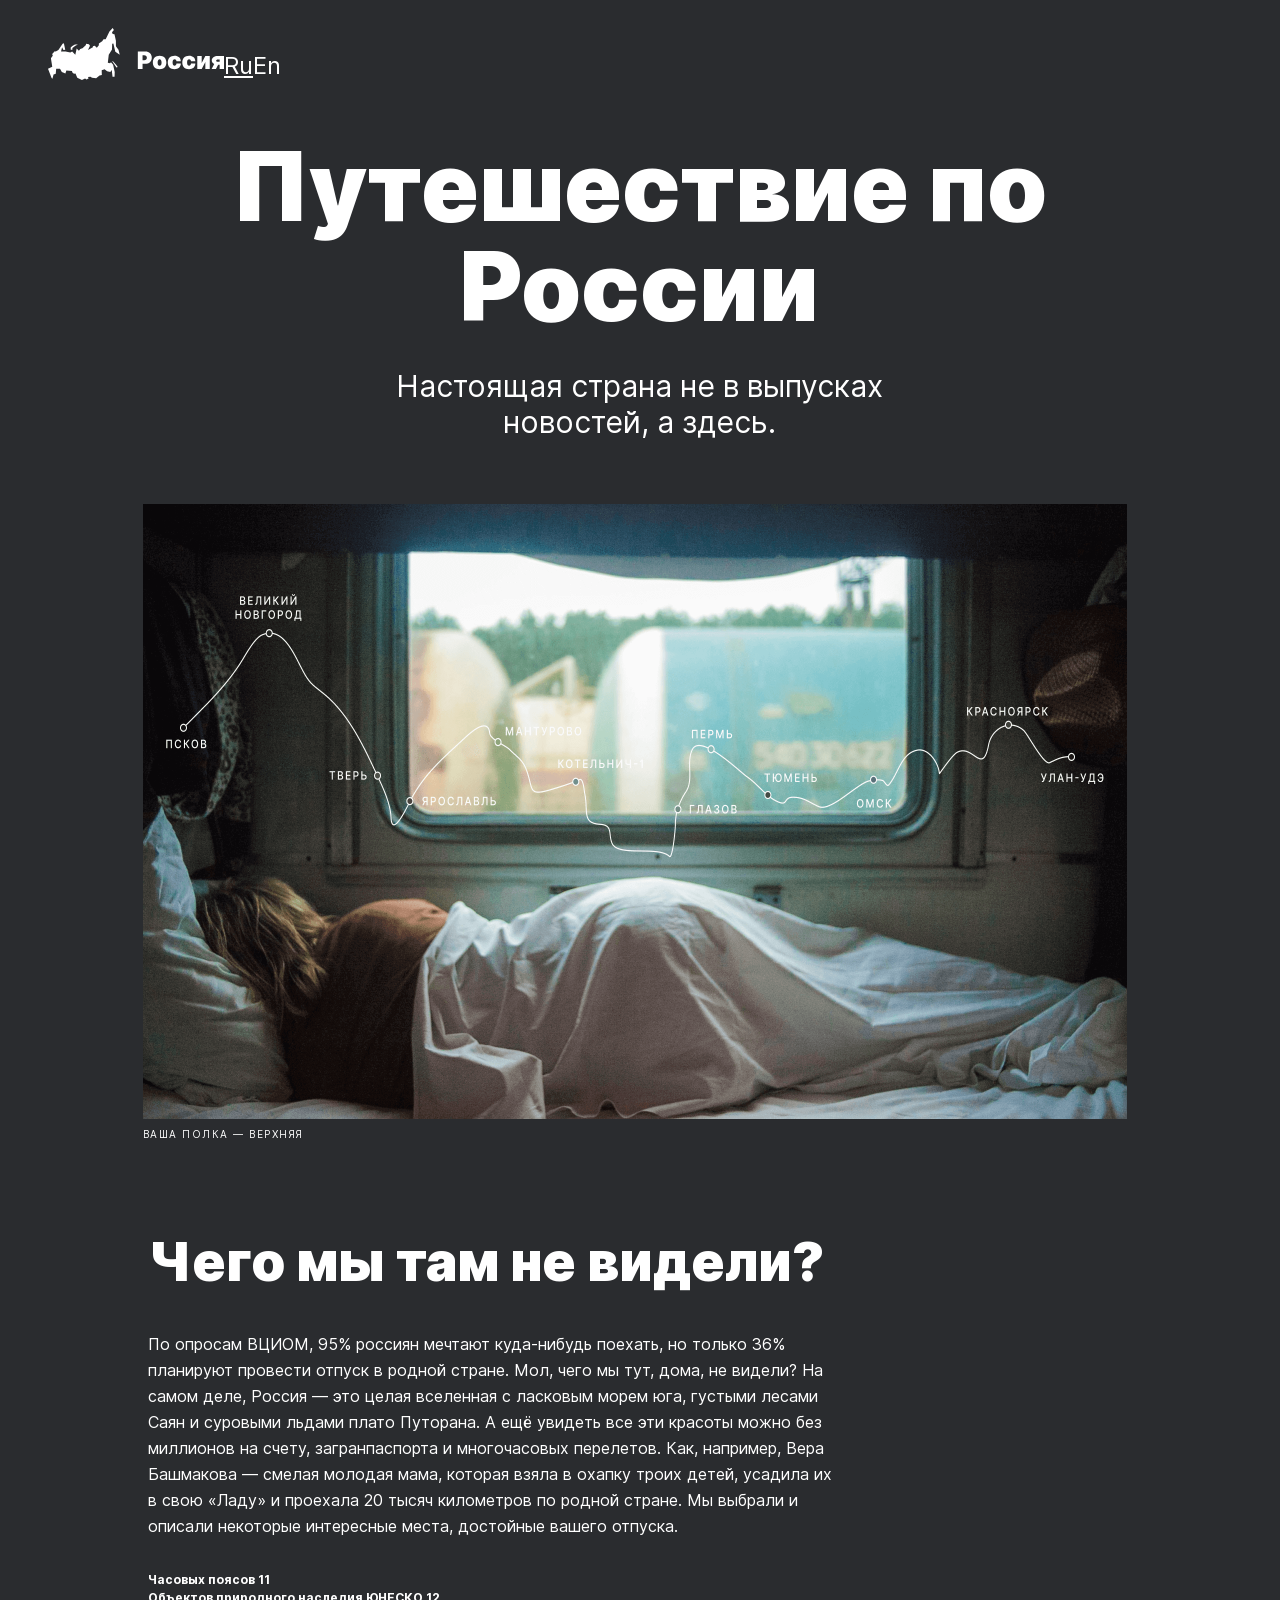
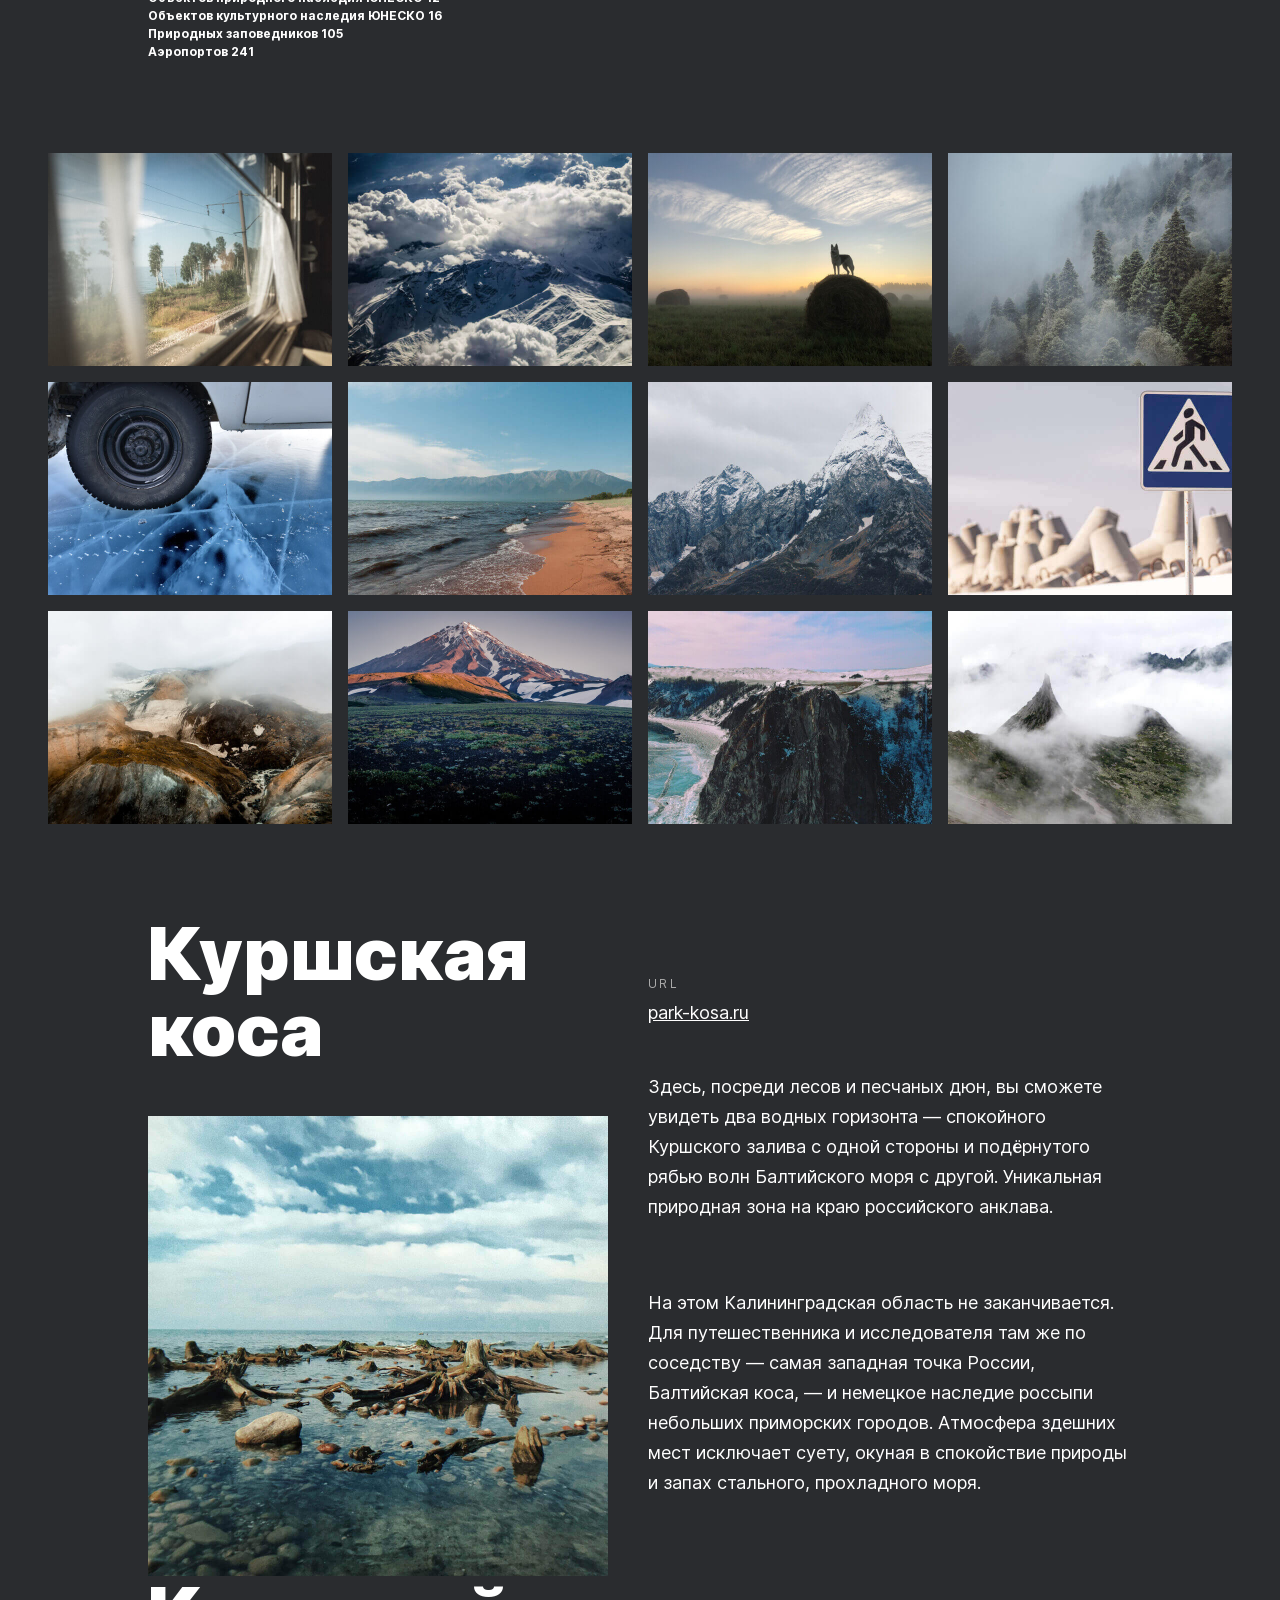
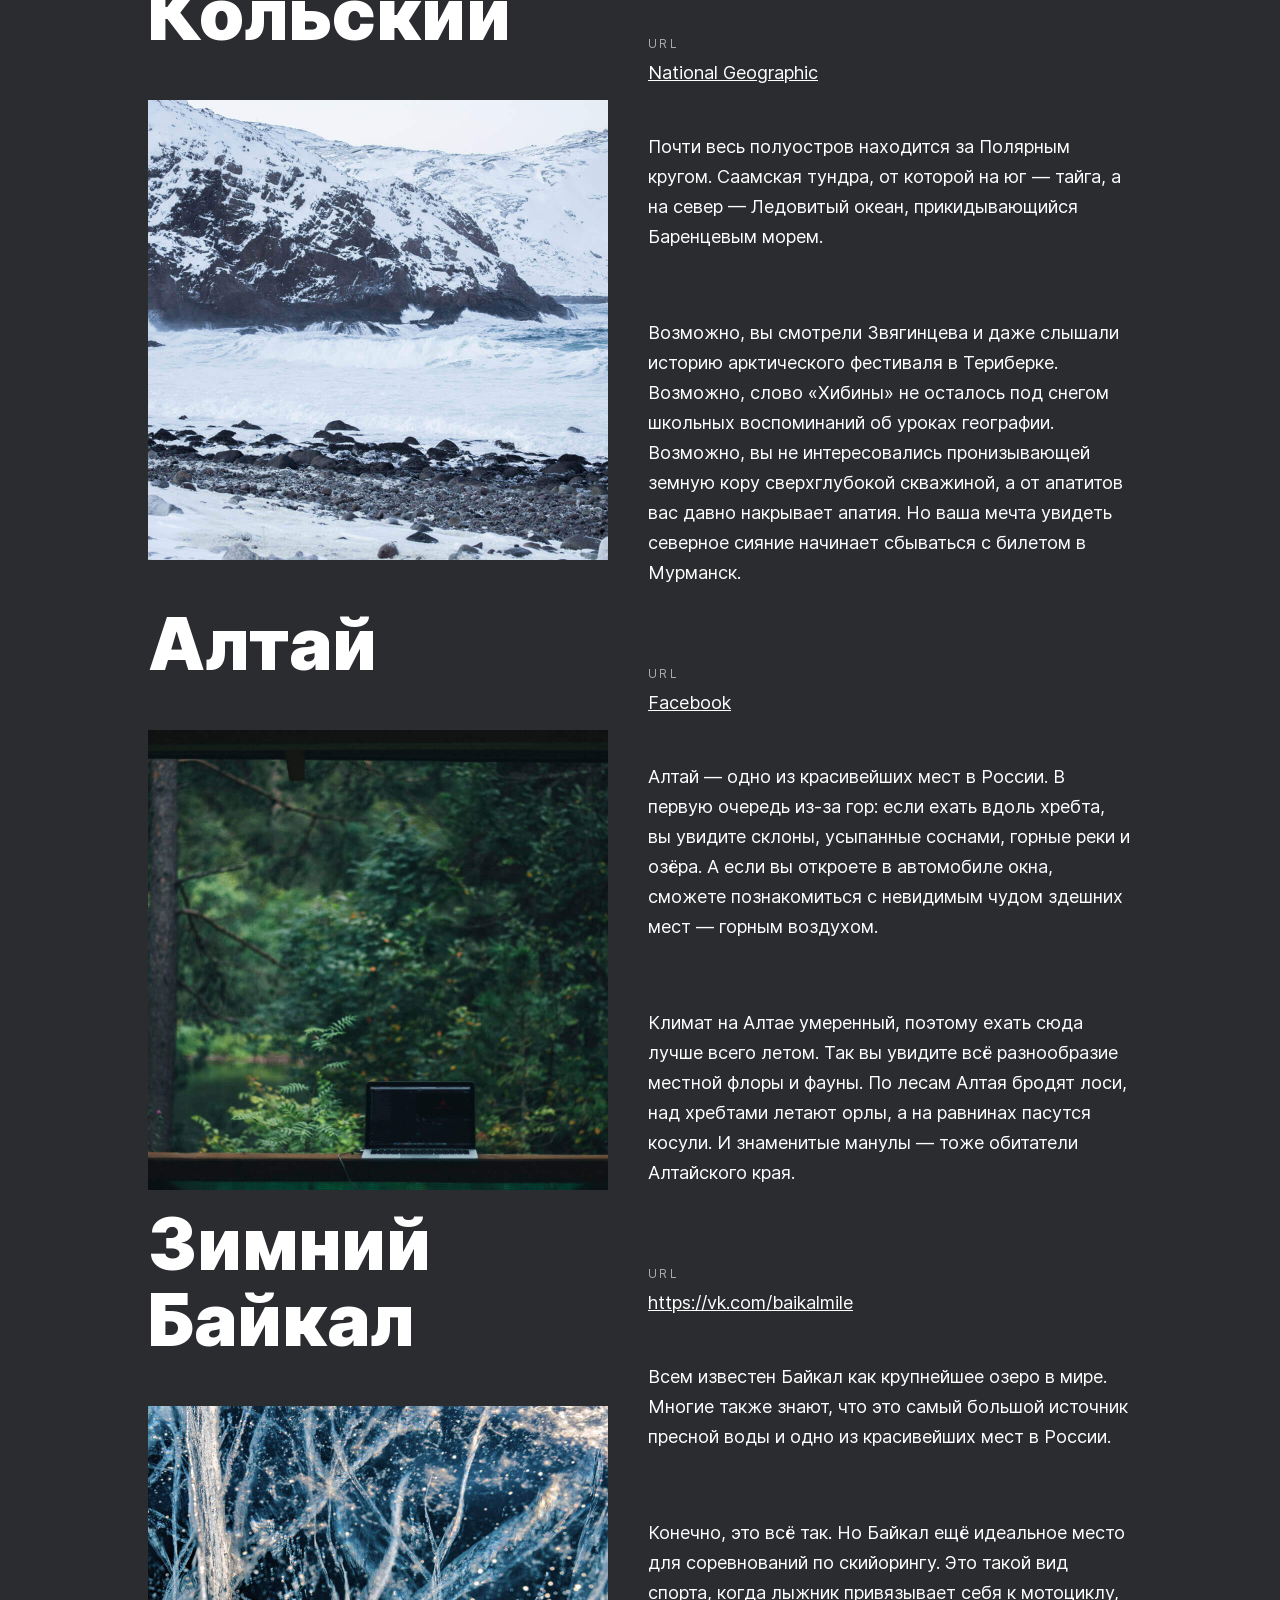
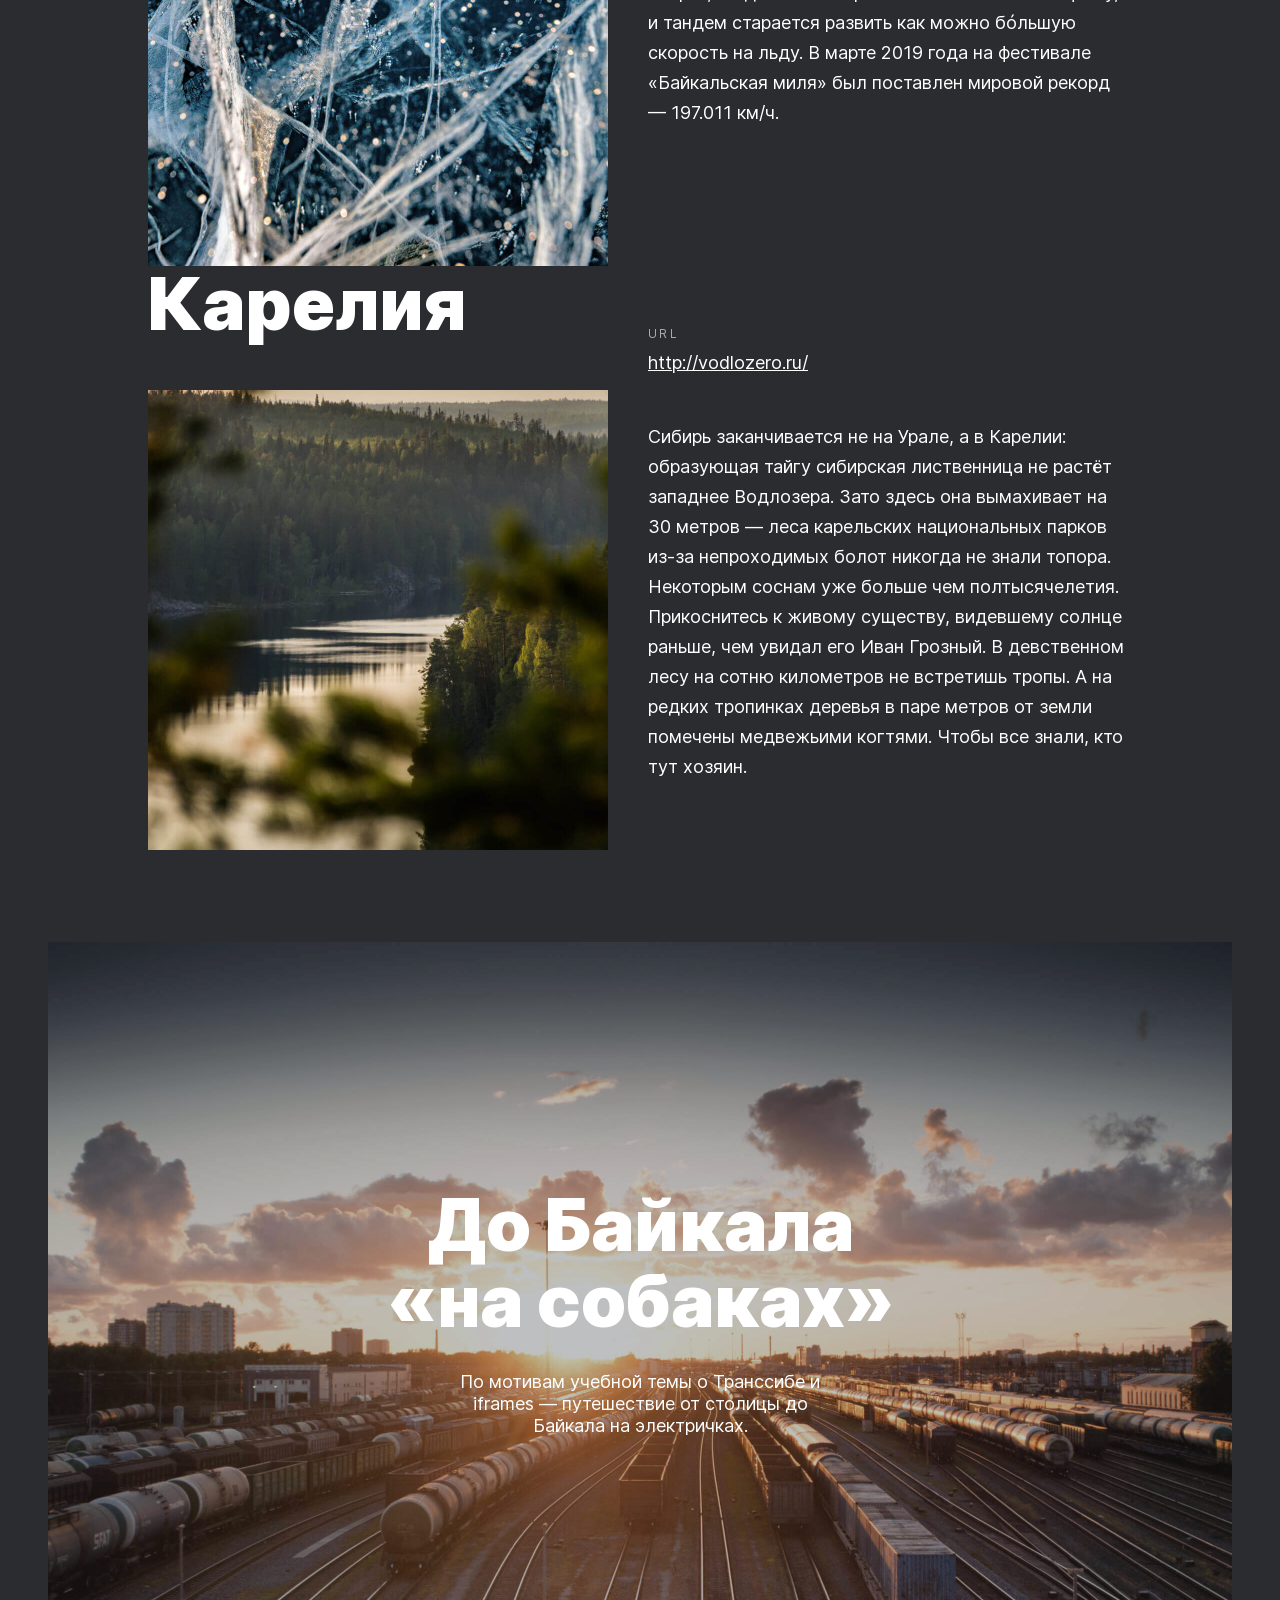
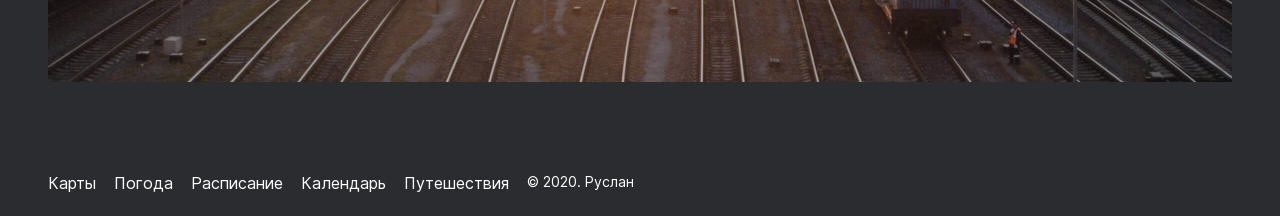
==== index.html @ 175ed054 "new commit" ====
<!DOCTYPE html>
<html lang="ru">
<head>
  <meta charset="UTF-8">
  <meta name="viewport" content="width=device-width, initial-scale=1.0">
  <link rel="stylesheet" href="./pages/index.css">
  <title>Document</title>
</head>
<body>
  <div class="page">
    <header class="header">
      <div class="header__logo">
        <svg width="176" height="52" viewbox="0 0 176 52" fill="none" xmlns="http://www.w3.org/2000/svg">
          <path d="M7.76534 23.3826L10.4107 22.0738L14.592 15.7919L15.872 15.2685L17.2374 21.6376L15.4454 21.8993L14.08 19.2819L13.056 23.3826H17.5787L22.272 24.604L24.1494 23.3826L27.3067 26.698L28.672 20.5906L30.8907 22.8591L32.256 20.9396L34.4747 20.3289L37.7174 17.2752L38.2294 15.7919L40.8747 16.2282L41.9841 17.7114L40.0214 21.8993L44.8854 19.3691V18.1476L46.7627 17.7114L48.8107 19.8054L50.8587 17.2752V15.5302L54.1867 13.1745L55.5521 11.1678H57.6854L61.4401 3.40268L64.6828 0L65.8774 1.91946L64.0001 4.36242L64.6828 5.93289L66.4748 6.28188L67.9254 12.7383V18.1476L70.4854 21.7248L71.7654 26.698L67.3281 23.8188L65.3654 15.5302L64.1707 15.7919L64.0001 21.3758L60.7574 26.698L59.8187 34.8121L62.0374 35.3356L62.9761 34.2013L65.1094 36.6443L66.7307 43.9732L66.5601 48.6846H64.5121L63.7441 42.0537L62.2934 44.0604L59.1361 43.3624L56.5761 41.1812L53.6747 42.2282L53.8454 46.9396L51.5414 47.5503L48.1281 50.1678L44.0321 49.6443L42.4107 48.6846L39.8507 49.1208L40.7041 50.1678L38.6561 51.3893L37.0347 50.604L33.9627 52L29.2694 49.6443L27.4774 45.4564L25.9414 45.6309L24.1494 44.1477L24.064 43.0134L18.3467 42.4027L17.408 45.5436L13.824 43.8859L12.032 40.8322H8.19201L7.76534 45.7181L5.54667 46.4161L4.43734 50.8658L3.584 50.0805L0 40.745L4.26667 38.651L3.584 34.5503L2.90134 30.3624L4.77867 27.6577L4.18134 26L6.74134 23.2081L7.76534 23.3826ZM64.5121 33.6779L68.4374 39.6107L69.7174 39.0872L68.0961 36.6443L64.5121 32.8054V33.6779ZM24.4054 21.6376V19.8926L27.392 17.7114L29.952 16.4027H26.9654L24.32 17.9732L22.6987 19.4564V21.6376H24.4054Z" fill="white"/>
          <path d="M89.8314 41.0004H94.5546V35.8186H97.171C101.138 35.8186 103.797 33.4749 103.797 29.7164C103.797 26.0004 101.206 23.5459 97.3409 23.5459H89.8314V41.0004ZM94.5546 32.1368V27.33H96.2196C97.8761 27.33 98.87 28.2164 98.87 29.7164C98.87 31.2078 97.8761 32.1368 96.2196 32.1368H94.5546Z" fill="white"/>
          <path d="M111.604 41.2391C115.851 41.2391 118.366 38.5118 118.366 34.4891C118.366 30.4664 115.851 27.7391 111.604 27.7391C107.356 27.7391 104.842 30.4664 104.842 34.4891C104.842 38.5118 107.356 41.2391 111.604 41.2391ZM111.638 37.7618C110.381 37.7618 109.633 36.509 109.633 34.455C109.633 32.401 110.381 31.1482 111.638 31.1482C112.827 31.1482 113.575 32.401 113.575 34.455C113.575 36.509 112.827 37.7618 111.638 37.7618Z" fill="white"/>
          <path d="M126.555 41.2391C130.42 41.2391 132.79 39.0146 132.841 35.5459H128.492C128.39 36.9181 127.651 37.6595 126.623 37.6595C125.391 37.6595 124.584 36.6027 124.584 34.455C124.584 32.3073 125.391 31.2504 126.623 31.2504C127.659 31.2504 128.365 31.9919 128.492 33.3641H132.841C132.816 29.955 130.395 27.7391 126.555 27.7391C122.308 27.7391 119.793 30.4664 119.793 34.4891C119.793 38.5118 122.308 41.2391 126.555 41.2391Z" fill="white"/>
          <path d="M141.062 41.2391C144.928 41.2391 147.298 39.0146 147.349 35.5459H142.999C142.897 36.9181 142.158 37.6595 141.13 37.6595C139.899 37.6595 139.092 36.6027 139.092 34.455C139.092 32.3073 139.899 31.2504 141.13 31.2504C142.167 31.2504 142.872 31.9919 142.999 33.3641H147.349C147.323 29.955 144.902 27.7391 141.062 27.7391C136.815 27.7391 134.3 30.4664 134.3 34.4891C134.3 38.5118 136.815 41.2391 141.062 41.2391Z" fill="white"/>
          <path d="M153.701 35.0004V27.9095H149.283V41.0004H153.701L157.337 33.8754V41.0004H161.754V27.9095H157.337L153.701 35.0004Z" fill="white"/>
          <path d="M171.651 41.0004H176V27.9095H169.884C166.12 27.9095 163.742 29.8186 163.767 32.4777C163.75 33.9692 164.642 35.205 166.205 35.9379L163.631 41.0004H167.947L170.147 36.6709H171.651V41.0004ZM171.651 33.8414H169.986C168.737 33.8414 168.159 33.2277 168.185 32.6482C168.159 32.1027 168.703 31.4209 169.884 31.4209H171.651V33.8414Z" fill="white"/>
        </svg>
      </div>
      <a class="header__lang-link" href="#">Ru</a>
      <a class="header__lang-link" href="#">En</a>
    </header>
    <main>
      <section class="lead">
        <h1 class="lead__title">Путешествие по России</h1>
        <p class="lead__subtitle">Настоящая страна не в выпусках новостей, а здесь.</p>
        <img src="./images/lead__image.png" alt="Путешествие" class="lead__image">
        <p class="lead__caption">ваша полка — верхняя</p>
      </section>
      <section class="intro">
        <h2 class="intro__title">Чего мы там не видели?</h2>
        <p class="intro__text">По опросам ВЦИОМ, 95% россиян мечтают куда-нибудь поехать, но только 36% планируют провести отпуск в родной стране. Мол, чего мы тут, дома, не видели? На самом деле, Россия — это целая вселенная с ласковым морем юга, густыми лесами Саян и суровыми льдами плато Путорана. А ещё увидеть все эти красоты можно без миллионов на счету, загранпаспорта и многочасовых перелетов. Как, например, Вера Башмакова — смелая молодая мама, которая взяла в охапку троих детей, усадила их в свою «Ладу» и проехала 20 тысяч километров по родной стране. Мы выбрали и описали некоторые интересные места, достойные вашего отпуска.</p>
        <ul class="intro__list">
          <li>Часовых поясов 11</li>
          <li>Объектов природного наследия ЮНЕСКО 12</li>
          <li>Объектов культурного наследия ЮНЕСКО 16</li>
          <li>Природных заповедников 105</li>
          <li>Аэропортов 241</li>
        </ul>
      </section>
      <nav class="photo-grid">
        <img src="./images/train.jpg" alt="1" class="photo-grid__item">
        <img src="./images/atharva-tulsi-472908-unsplash.jpg" alt="2" class="photo-grid__item">
        <img src="./images/tuman.jpg" alt="3" class="photo-grid__item">
        <img src="./images/sochi.jpg" alt="4" class="photo-grid__item">
        <img src="./images/arisa-chattasa-559627-unsplash.jpg" alt="5" class="photo-grid__item">
        <img src="./images/baikal.jpg" alt="6" class="photo-grid__item">
        <img src="./images/elbrus.jpg" alt="7" class="photo-grid__item">
        <img src="./images/stanislav-kondratiev-459423-unsplash.jpg" alt="8" class="photo-grid__item">
        <img src="./images/kamchatka.jpg" alt="9" class="photo-grid__item">
        <img src="./images/kamchatka2.jpg" alt="10" class="photo-grid__item">
        <img src="./images/baikal2.jpg" alt="11" class="photo-grid__item">
        <img src="./images/ergaki.jpg" alt="12" class="photo-grid__item">
      </nav>
      <section class="places">
        <div class="place">
          <h3 class="place__title">Куршская коса</h3>
          <img src="./images/nikita-tikhomirov-1153188-unsplash.jpg" alt="Куршская коса" class="place__image">
          <div class="place__website hide">
            <p class="place__url-heading">URL</p>
            <a href="http://park-kosa.ru" class="place__link ">park-kosa.ru</a>
          </div>
          <p class="place__paragraph">Здесь, посреди лесов и песчаных дюн, вы сможете увидеть два водных горизонта — спокойного Куршского залива с одной стороны и подёрнутого рябью волн Балтийского моря с другой. Уникальная природная зона на краю российского анклава.</p>
          <p class="place__paragraph">На этом Калининградская область не заканчивается. Для путешественника и исследователя там же по соседству — самая западная точка России, Балтийская коса, — и немецкое наследие россыпи небольших приморских городов. Атмосфера здешних мест исключает суету, окуная в спокойствие природы и запах стального, прохладного моря.</p>
        </div>
        <div class="place">
          <h3 class="place__title">Кольский</h3>
          <img src="./images/m-r-760504-unsplash.jpg" alt="Кольский" class="place__image">
          <div class="place__website hide">
            <p class="place__url-heading">URL</p>
            <a href="https://yourshot.nationalgeographic.com/photos/?keywords=kolskiy" class="place__link">National Geographic</a>
          </div>
          <p class="place__paragraph">Почти весь полуостров находится за Полярным кругом. Саамская тундра, от которой на юг — тайга, а на север — Ледовитый океан, прикидывающийся Баренцевым морем.</p>
          <p class="place__paragraph">Возможно, вы смотрели Звягинцева и даже слышали историю арктического фестиваля в Териберке. Возможно, слово «Хибины» не осталось под снегом школьных воспоминаний об уроках географии. Возможно, вы не интересовались пронизывающей земную кору сверхглубокой скважиной, а от апатитов вас давно накрывает апатия. Но ваша мечта увидеть северное сияние начинает сбываться с билетом в Мурманск.</p>
        </div>
        <div class="place">
          <h3 class="place__title">Алтай</h3>
          <img src="./images/nail-gilfanov-527808-unsplash.jpg" alt="Алтай" class="place__image">
          <div class="place__website hide">
            <p class="place__url-heading">URL</p>
            <a href="https://www.facebook.com/vera.bashmakova/posts/10156011613718822" class="place__link">Facebook</a>
          </div>
          <p class="place__paragraph">Алтай — одно из красивейших мест в России.
            В первую очередь из-за гор: если ехать вдоль хребта, вы увидите склоны, усыпанные соснами, горные реки и озёра. А если вы откроете в автомобиле окна, сможете познакомиться с невидимым чудом здешних мест — горным воздухом.</p>
          <p class="place__paragraph">Климат на Алтае умеренный, поэтому ехать сюда лучше всего летом. Так вы увидите всё разнообразие местной флоры и фауны. По лесам Алтая бродят лоси, над хребтами летают орлы, а на равнинах пасутся косули. И знаменитые манулы — тоже обитатели Алтайского края.</p>
        </div>
        <div class="place">
          <h3 class="place__title">Зимний Байкал</h3>
          <img src="./images/sergey-pesterev-1156037-unsplash.jpg" alt="Зимний Байкал" class="place__image">
          <div class="place__website hide">
            <p class="place__url-heading">URL</p>
            <a href="https://vk.com/baikalmile" class="place__link">https://vk.com/baikalmile</a>
          </div>
          <p class="place__paragraph">Всем известен Байкал как крупнейшее озеро в мире. Многие также знают, что это самый большой источник пресной воды и одно из красивейших мест в России.</p>
          <p class="place__paragraph">Конечно, это всё так. Но Байкал ещё идеальное место для соревнований по скийорингу. Это такой вид спорта, когда лыжник привязывает себя к мотоциклу, и тандем старается развить как можно бóльшую скорость на льду. В марте 2019 года на фестивале «Байкальская миля» был поставлен мировой рекорд — 197.011 км/ч.</p>
        </div>
        <div class="place">
          <h3 class="place__title">Карелия</h3>
          <img src="./images/vladimir-fedotov-652306-unsplash.jpg" alt="Карелия" class="place__image">
          <div class="place__website hide">
            <p class="place__url-heading">URL</p>
            <a href="http://vodlozero.ru" class="place__link">http://vodlozero.ru/</a>
          </div>
          <p class="place__paragraph">Сибирь заканчивается не на Урале, а в Карелии: образующая тайгу сибирская лиственница не растёт западнее Водлозера. Зато здесь она вымахивает на 30 метров — леса карельских национальных парков из-за непроходимых болот никогда не знали топора. Некоторым соснам уже больше чем полтысячелетия. Прикоснитесь к живому существу, видевшему солнце раньше, чем увидал его Иван Грозный. В девственном лесу на сотню километров не встретишь тропы. А на редких тропинках деревья в паре метров от земли помечены медвежьими когтями. Чтобы все знали, кто тут хозяин.</p>
        </div>
      </section>
      <section class="cover">
        <h2 class="cover__title">До Байкала «на собаках»</h2>
        <p class="cover__subtitle">По мотивам учебной темы о Транссибе и iframes — путешествие от столицы до Байкала на электричках.</p>
        <div class="cover__overlay"></div>
        <div class="cover__background"></div>
      </section>
    </main>
    <footer class="footer">
      <a href="https://yandex.ru/maps" class="footer__link">Карты</a>
      <a href="https://yandex.ru/pogoda" class="footer__link">Погода</a>
      <a href="https://rasp.yandex.ru" class="footer__link">Расписание</a>
      <a href="https://calendar.yandex.ru" class="footer__link">Календарь</a>
      <a href="https://travel.yandex.ru" class="footer__link">Путешествия</a>
      <p class="footer__copyright">&copy; 2020. Руслан</p>
    </footer>
  </div>
</body>
</html>
---- pages/index.css ----
@import url(../vendor/normalize.css);
@import url(../fonts/stylesheet.css);
@import url(../blocks/page/page.css);
@import url(../blocks/header/header.css);
@import url(../blocks/header/__logo/header__logo.css);
@import url(../blocks/header/__lang-link/header__lang-link.css);
@import url(../blocks/lead/lead.css);
@import url(../blocks/lead/__title/lead__title.css);
@import url(../blocks/lead/__subtitle/lead__subtitle.css);
@import url(../blocks/lead/__image/lead__image.css);
@import url(../blocks/lead/__caption/lead__caption.css);
@import url(../blocks/intro/intro.css);
@import url(../blocks/intro/__title/intro__title.css);
@import url(../blocks/intro/__text/intro__text.css);
@import url(../blocks/intro/__list/intro__list.css);
@import url(../blocks/photo-grid/photo-grid.css);
@import url(../blocks/photo-grid/__item/photo-grid__item.css);
@import url(../blocks/places/places.css);
@import url(../blocks/place/place.css);
@import url(../blocks/place/__title/place__title.css);
@import url(../blocks/place/__image/place__image.css);
@import url(../blocks/place/__website/place__website.css);
@import url(../blocks/place/__url-heading/place__url-heading.css);
@import url(../blocks/place/__link/place__link.css);
@import url(../blocks/hide/hide.css);
@import url(../blocks/place/__paragraph/place__paragraph.css);
@import url(../blocks/cover/cover.css);
@import url(../blocks/cover/__title/cover__title.css);
@import url(../blocks/cover/__subtitle/cover__subtitle.css);
@import url(../blocks/cover/__overlay/cover__overlay.css);
@import url(../blocks/cover/__background/cover__background.css);
@import url(../blocks/footer/footer.css);
@import url(../blocks/footer/__link/footer__link.css);
@import url(../blocks/footer/__copyright/footer__copyright.css);
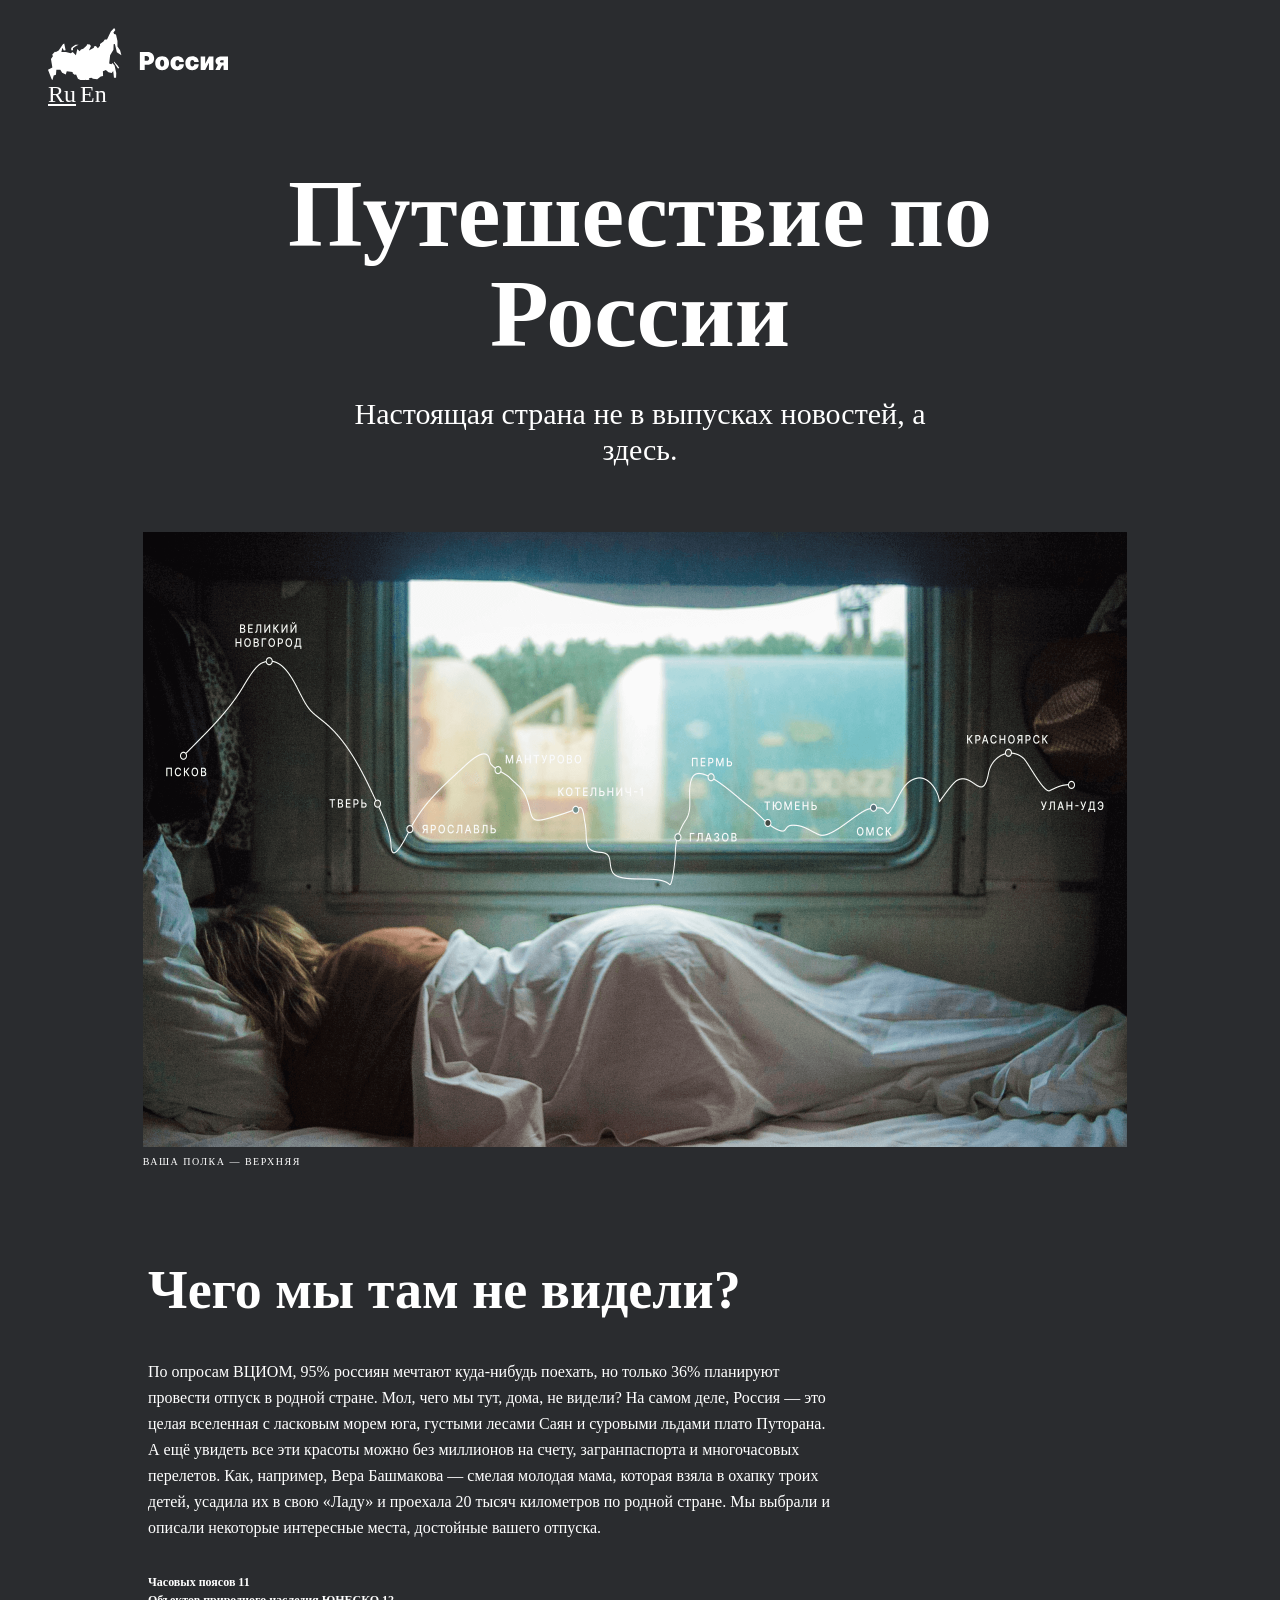
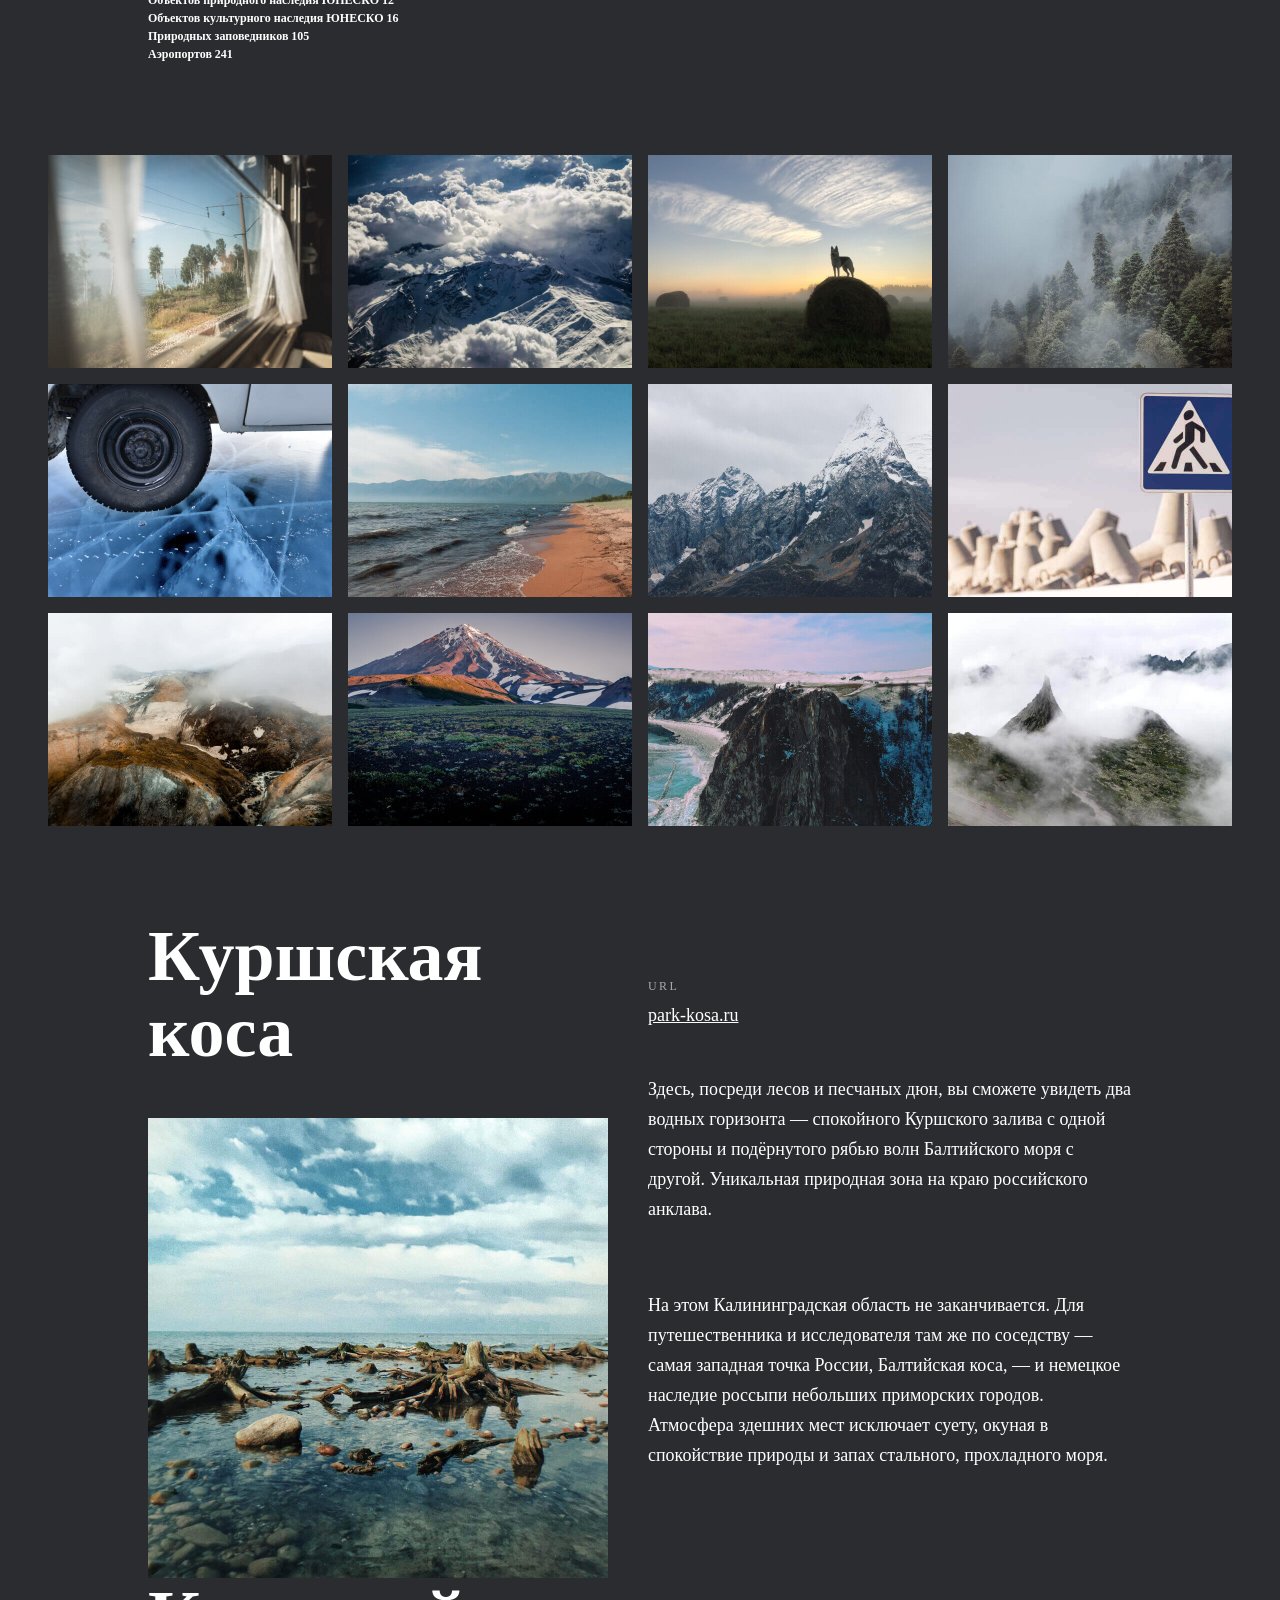
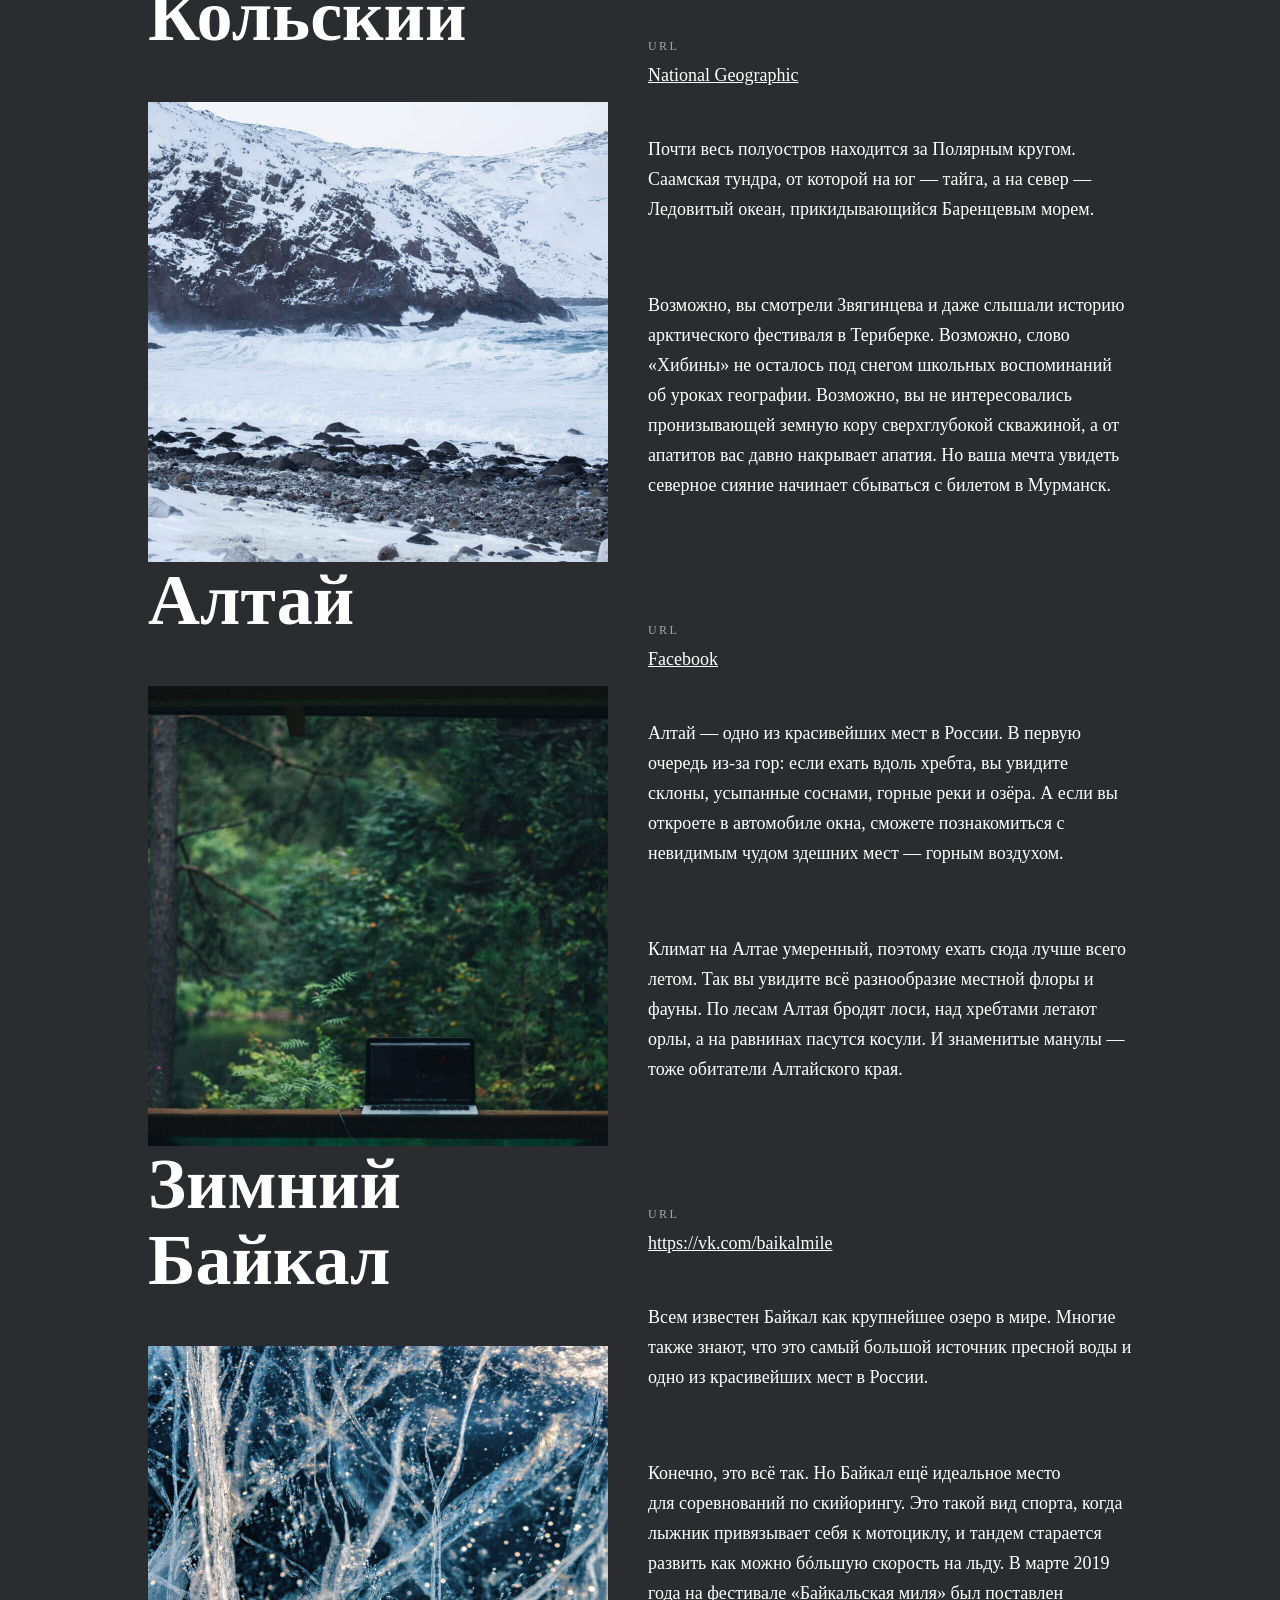
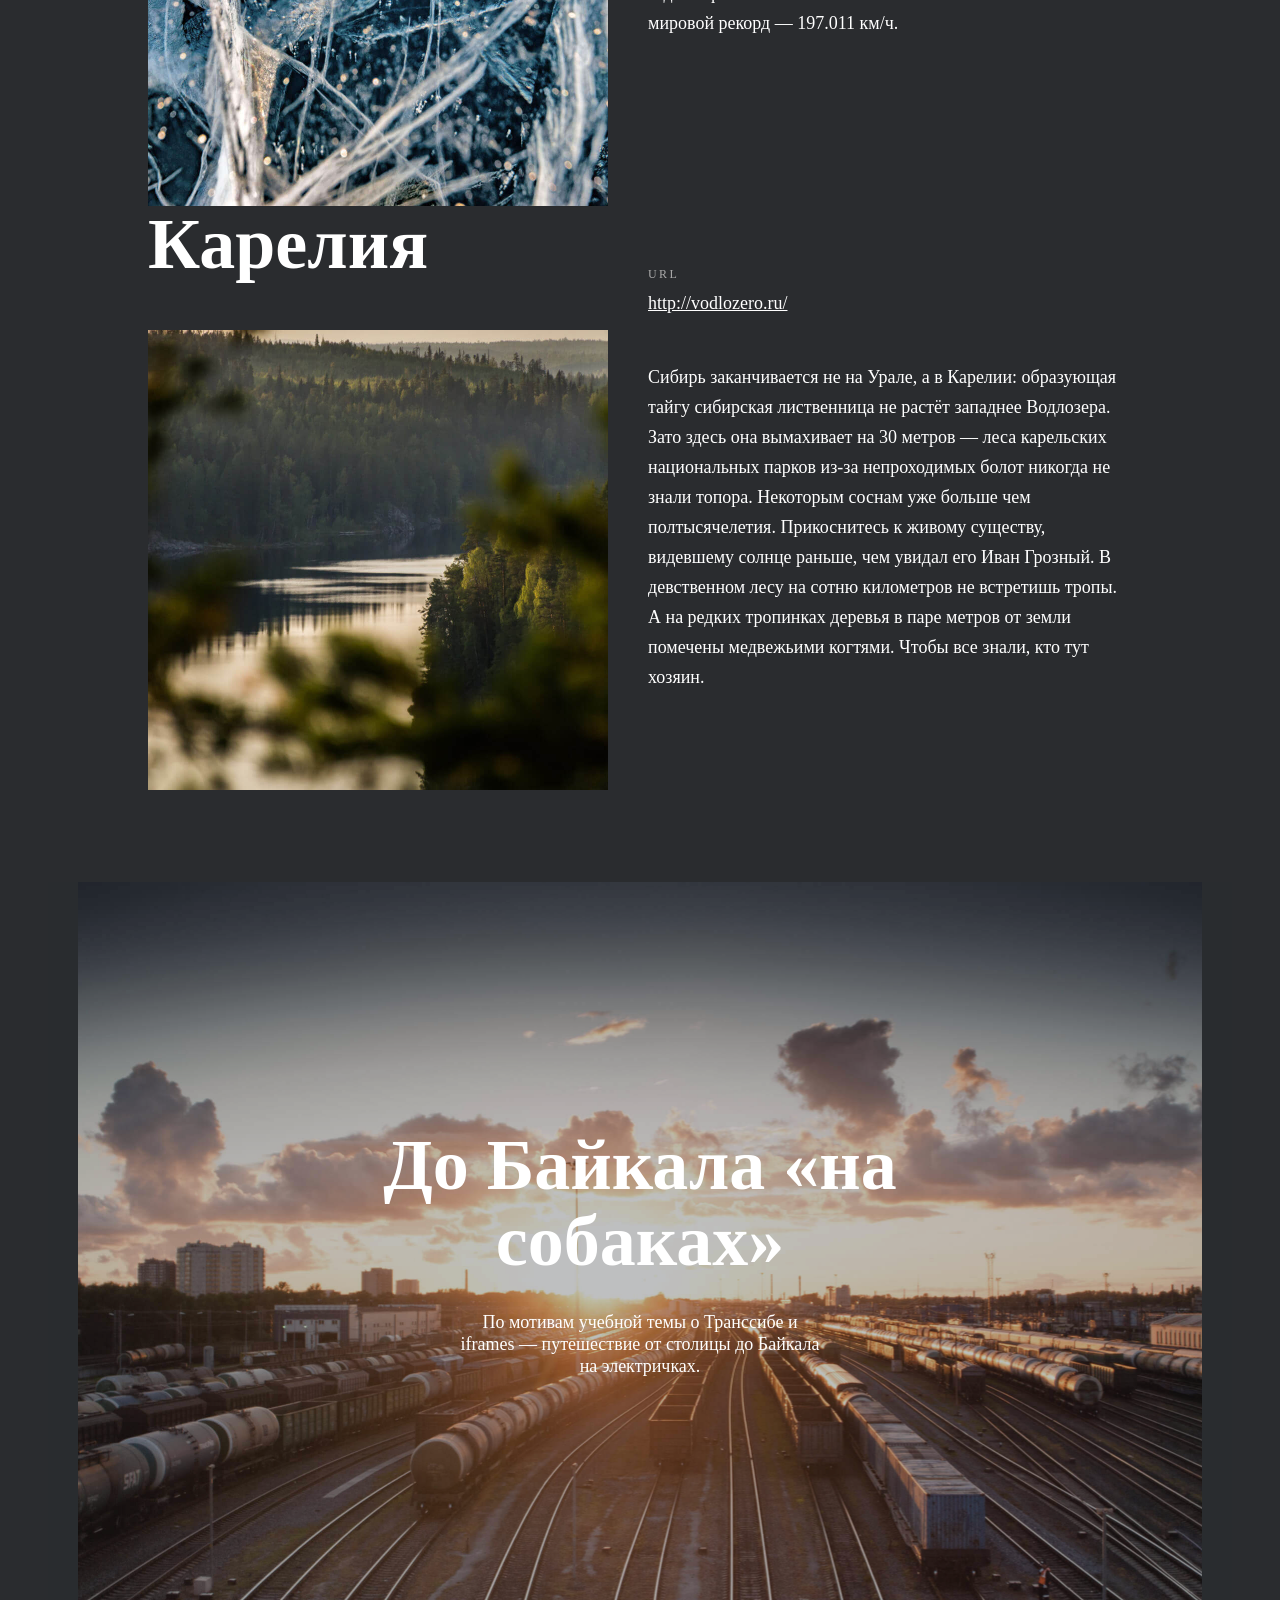
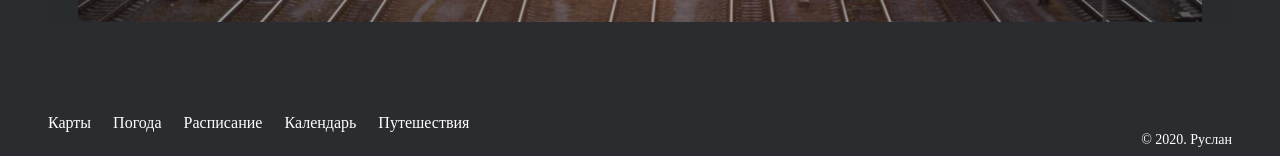
==== commit 296c41f1: "new commit" ====
--- a/index.html
+++ b/index.html
@@ -10,18 +10,9 @@
   <div class="page">
     <header class="header">
       <div class="header__logo">
-        <svg width="176" height="52" viewbox="0 0 176 52" fill="none" xmlns="http://www.w3.org/2000/svg">
-          <path d="M7.76534 23.3826L10.4107 22.0738L14.592 15.7919L15.872 15.2685L17.2374 21.6376L15.4454 21.8993L14.08 19.2819L13.056 23.3826H17.5787L22.272 24.604L24.1494 23.3826L27.3067 26.698L28.672 20.5906L30.8907 22.8591L32.256 20.9396L34.4747 20.3289L37.7174 17.2752L38.2294 15.7919L40.8747 16.2282L41.9841 17.7114L40.0214 21.8993L44.8854 19.3691V18.1476L46.7627 17.7114L48.8107 19.8054L50.8587 17.2752V15.5302L54.1867 13.1745L55.5521 11.1678H57.6854L61.4401 3.40268L64.6828 0L65.8774 1.91946L64.0001 4.36242L64.6828 5.93289L66.4748 6.28188L67.9254 12.7383V18.1476L70.4854 21.7248L71.7654 26.698L67.3281 23.8188L65.3654 15.5302L64.1707 15.7919L64.0001 21.3758L60.7574 26.698L59.8187 34.8121L62.0374 35.3356L62.9761 34.2013L65.1094 36.6443L66.7307 43.9732L66.5601 48.6846H64.5121L63.7441 42.0537L62.2934 44.0604L59.1361 43.3624L56.5761 41.1812L53.6747 42.2282L53.8454 46.9396L51.5414 47.5503L48.1281 50.1678L44.0321 49.6443L42.4107 48.6846L39.8507 49.1208L40.7041 50.1678L38.6561 51.3893L37.0347 50.604L33.9627 52L29.2694 49.6443L27.4774 45.4564L25.9414 45.6309L24.1494 44.1477L24.064 43.0134L18.3467 42.4027L17.408 45.5436L13.824 43.8859L12.032 40.8322H8.19201L7.76534 45.7181L5.54667 46.4161L4.43734 50.8658L3.584 50.0805L0 40.745L4.26667 38.651L3.584 34.5503L2.90134 30.3624L4.77867 27.6577L4.18134 26L6.74134 23.2081L7.76534 23.3826ZM64.5121 33.6779L68.4374 39.6107L69.7174 39.0872L68.0961 36.6443L64.5121 32.8054V33.6779ZM24.4054 21.6376V19.8926L27.392 17.7114L29.952 16.4027H26.9654L24.32 17.9732L22.6987 19.4564V21.6376H24.4054Z" fill="white"/>
-          <path d="M89.8314 41.0004H94.5546V35.8186H97.171C101.138 35.8186 103.797 33.4749 103.797 29.7164C103.797 26.0004 101.206 23.5459 97.3409 23.5459H89.8314V41.0004ZM94.5546 32.1368V27.33H96.2196C97.8761 27.33 98.87 28.2164 98.87 29.7164C98.87 31.2078 97.8761 32.1368 96.2196 32.1368H94.5546Z" fill="white"/>
-          <path d="M111.604 41.2391C115.851 41.2391 118.366 38.5118 118.366 34.4891C118.366 30.4664 115.851 27.7391 111.604 27.7391C107.356 27.7391 104.842 30.4664 104.842 34.4891C104.842 38.5118 107.356 41.2391 111.604 41.2391ZM111.638 37.7618C110.381 37.7618 109.633 36.509 109.633 34.455C109.633 32.401 110.381 31.1482 111.638 31.1482C112.827 31.1482 113.575 32.401 113.575 34.455C113.575 36.509 112.827 37.7618 111.638 37.7618Z" fill="white"/>
-          <path d="M126.555 41.2391C130.42 41.2391 132.79 39.0146 132.841 35.5459H128.492C128.39 36.9181 127.651 37.6595 126.623 37.6595C125.391 37.6595 124.584 36.6027 124.584 34.455C124.584 32.3073 125.391 31.2504 126.623 31.2504C127.659 31.2504 128.365 31.9919 128.492 33.3641H132.841C132.816 29.955 130.395 27.7391 126.555 27.7391C122.308 27.7391 119.793 30.4664 119.793 34.4891C119.793 38.5118 122.308 41.2391 126.555 41.2391Z" fill="white"/>
-          <path d="M141.062 41.2391C144.928 41.2391 147.298 39.0146 147.349 35.5459H142.999C142.897 36.9181 142.158 37.6595 141.13 37.6595C139.899 37.6595 139.092 36.6027 139.092 34.455C139.092 32.3073 139.899 31.2504 141.13 31.2504C142.167 31.2504 142.872 31.9919 142.999 33.3641H147.349C147.323 29.955 144.902 27.7391 141.062 27.7391C136.815 27.7391 134.3 30.4664 134.3 34.4891C134.3 38.5118 136.815 41.2391 141.062 41.2391Z" fill="white"/>
-          <path d="M153.701 35.0004V27.9095H149.283V41.0004H153.701L157.337 33.8754V41.0004H161.754V27.9095H157.337L153.701 35.0004Z" fill="white"/>
-          <path d="M171.651 41.0004H176V27.9095H169.884C166.12 27.9095 163.742 29.8186 163.767 32.4777C163.75 33.9692 164.642 35.205 166.205 35.9379L163.631 41.0004H167.947L170.147 36.6709H171.651V41.0004ZM171.651 33.8414H169.986C168.737 33.8414 168.159 33.2277 168.185 32.6482C168.159 32.1027 168.703 31.4209 169.884 31.4209H171.651V33.8414Z" fill="white"/>
-        </svg>
       </div>
-      <a class="header__lang-link" href="#">Ru</a>
-      <a class="header__lang-link" href="#">En</a>
+      <a class="header__lang-link" href="#" target="_blank">Ru</a>
+      <a class="header__lang-link" href="#" target="_blank">En</a>
     </header>
     <main>
       <section class="lead">
@@ -71,7 +62,7 @@
           <img src="./images/m-r-760504-unsplash.jpg" alt="Кольский" class="place__image">
           <div class="place__website hide">
             <p class="place__url-heading">URL</p>
-            <a href="https://yourshot.nationalgeographic.com/photos/?keywords=kolskiy" class="place__link">National Geographic</a>
+            <a href="https://yourshot.nationalgeographic.com/photos/?keywords=kolskiy" target="_blank" class="place__link">National Geographic</a>
           </div>
           <p class="place__paragraph">Почти весь полуостров находится за Полярным кругом. Саамская тундра, от которой на юг — тайга, а на север — Ледовитый океан, прикидывающийся Баренцевым морем.</p>
           <p class="place__paragraph">Возможно, вы смотрели Звягинцева и даже слышали историю арктического фестиваля в Териберке. Возможно, слово «Хибины» не осталось под снегом школьных воспоминаний об уроках географии. Возможно, вы не интересовались пронизывающей земную кору сверхглубокой скважиной, а от апатитов вас давно накрывает апатия. Но ваша мечта увидеть северное сияние начинает сбываться с билетом в Мурманск.</p>
@@ -81,7 +72,7 @@
           <img src="./images/nail-gilfanov-527808-unsplash.jpg" alt="Алтай" class="place__image">
           <div class="place__website hide">
             <p class="place__url-heading">URL</p>
-            <a href="https://www.facebook.com/vera.bashmakova/posts/10156011613718822" class="place__link">Facebook</a>
+            <a href="https://www.facebook.com/vera.bashmakova/posts/10156011613718822" target="_blank" class="place__link">Facebook</a>
           </div>
           <p class="place__paragraph">Алтай — одно из красивейших мест в России.
             В первую очередь из-за гор: если ехать вдоль хребта, вы увидите склоны, усыпанные соснами, горные реки и озёра. А если вы откроете в автомобиле окна, сможете познакомиться с невидимым чудом здешних мест — горным воздухом.</p>
@@ -92,7 +83,7 @@
           <img src="./images/sergey-pesterev-1156037-unsplash.jpg" alt="Зимний Байкал" class="place__image">
           <div class="place__website hide">
             <p class="place__url-heading">URL</p>
-            <a href="https://vk.com/baikalmile" class="place__link">https://vk.com/baikalmile</a>
+            <a href="https://vk.com/baikalmile" target="_blank" class="place__link">https://vk.com/baikalmile</a>
           </div>
           <p class="place__paragraph">Всем известен Байкал как крупнейшее озеро в мире. Многие также знают, что это самый большой источник пресной воды и одно из красивейших мест в России.</p>
           <p class="place__paragraph">Конечно, это всё так. Но Байкал ещё идеальное место для соревнований по скийорингу. Это такой вид спорта, когда лыжник привязывает себя к мотоциклу, и тандем старается развить как можно бóльшую скорость на льду. В марте 2019 года на фестивале «Байкальская миля» был поставлен мировой рекорд — 197.011 км/ч.</p>
@@ -102,7 +93,7 @@
           <img src="./images/vladimir-fedotov-652306-unsplash.jpg" alt="Карелия" class="place__image">
           <div class="place__website hide">
             <p class="place__url-heading">URL</p>
-            <a href="http://vodlozero.ru" class="place__link">http://vodlozero.ru/</a>
+            <a href="http://vodlozero.ru" target="_blank" class="place__link">http://vodlozero.ru/</a>
           </div>
           <p class="place__paragraph">Сибирь заканчивается не на Урале, а в Карелии: образующая тайгу сибирская лиственница не растёт западнее Водлозера. Зато здесь она вымахивает на 30 метров — леса карельских национальных парков из-за непроходимых болот никогда не знали топора. Некоторым соснам уже больше чем полтысячелетия. Прикоснитесь к живому существу, видевшему солнце раньше, чем увидал его Иван Грозный. В девственном лесу на сотню километров не встретишь тропы. А на редких тропинках деревья в паре метров от земли помечены медвежьими когтями. Чтобы все знали, кто тут хозяин.</p>
         </div>
@@ -115,11 +106,11 @@
       </section>
     </main>
     <footer class="footer">
-      <a href="https://yandex.ru/maps" class="footer__link">Карты</a>
-      <a href="https://yandex.ru/pogoda" class="footer__link">Погода</a>
-      <a href="https://rasp.yandex.ru" class="footer__link">Расписание</a>
-      <a href="https://calendar.yandex.ru" class="footer__link">Календарь</a>
-      <a href="https://travel.yandex.ru" class="footer__link">Путешествия</a>
+      <a href="https://yandex.ru/maps" target="_blank" class="footer__link">Карты</a>
+      <a href="https://yandex.ru/pogoda" target="_blank" class="footer__link">Погода</a>
+      <a href="https://rasp.yandex.ru" target="_blank" class="footer__link">Расписание</a>
+      <a href="https://calendar.yandex.ru" target="_blank" class="footer__link">Календарь</a>
+      <a href="https://travel.yandex.ru" target="_blank" class="footer__link">Путешествия</a>
       <p class="footer__copyright">&copy; 2020. Руслан</p>
     </footer>
   </div>
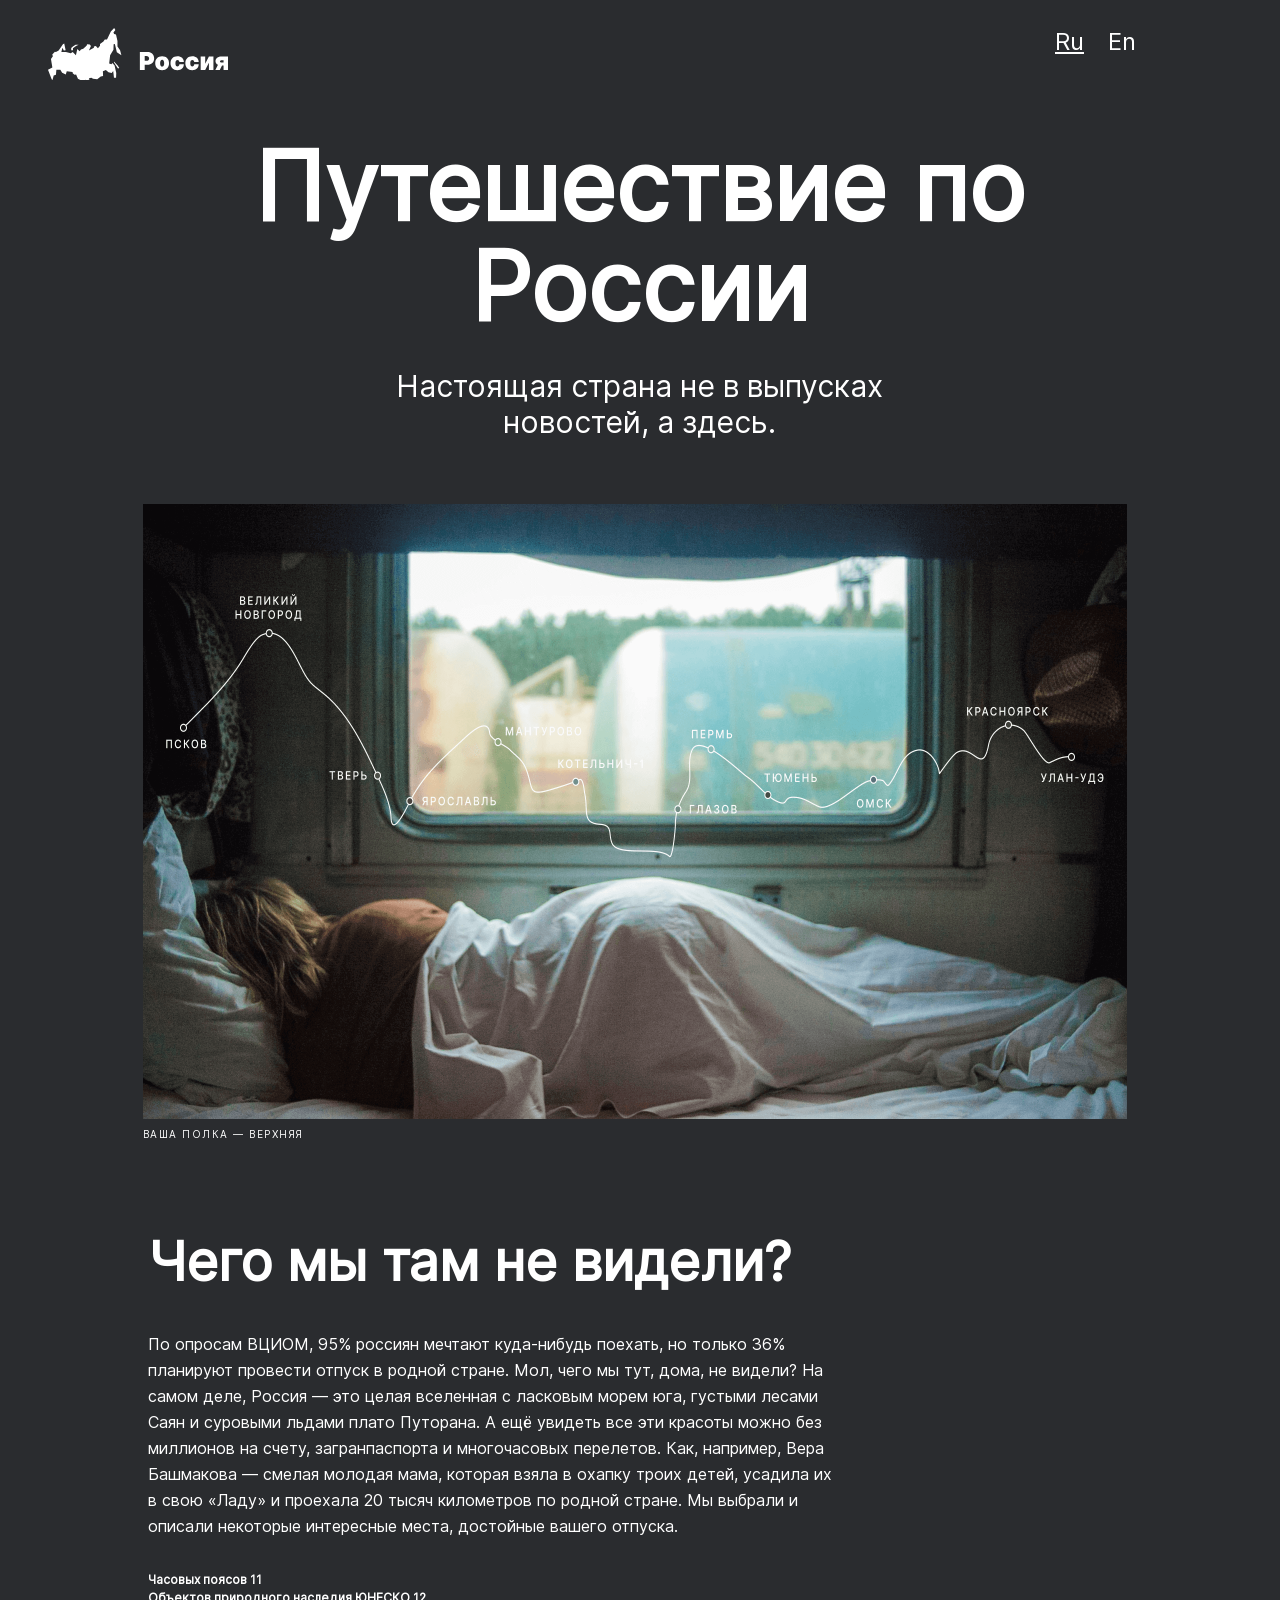
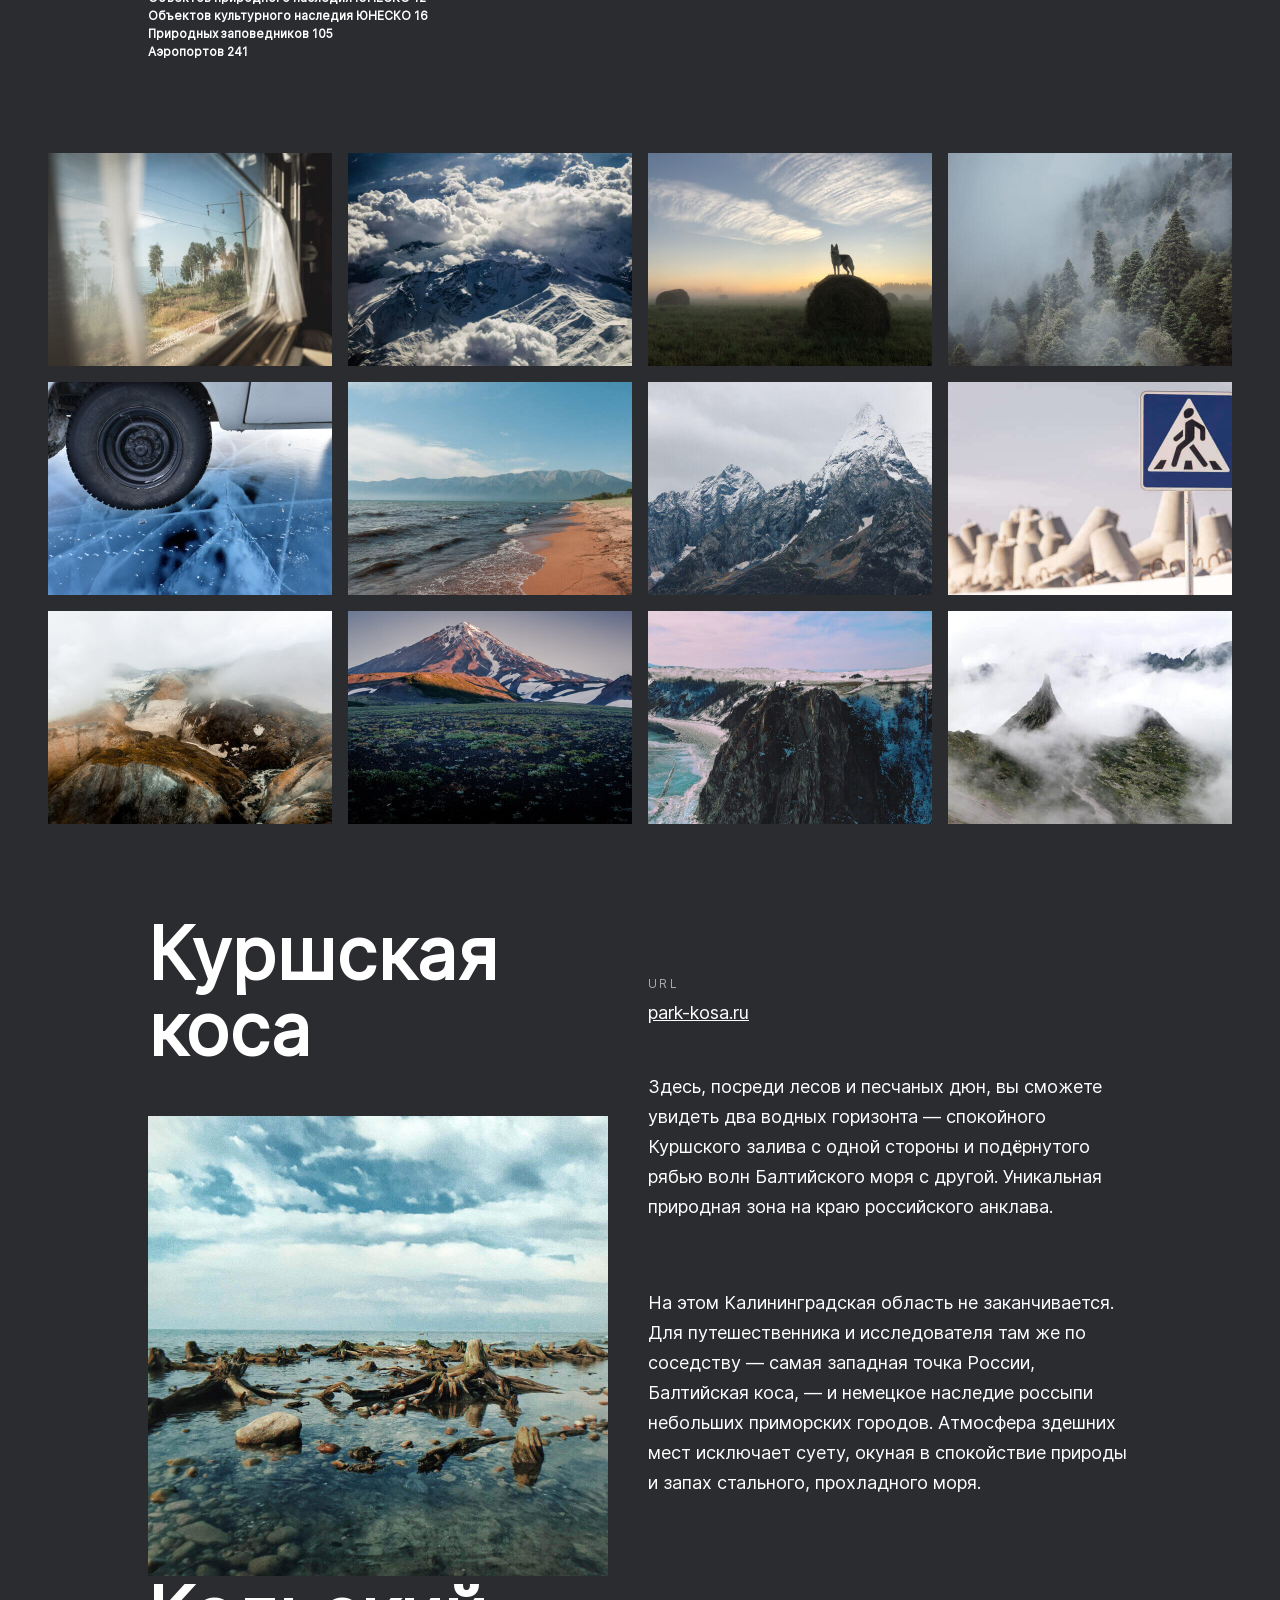
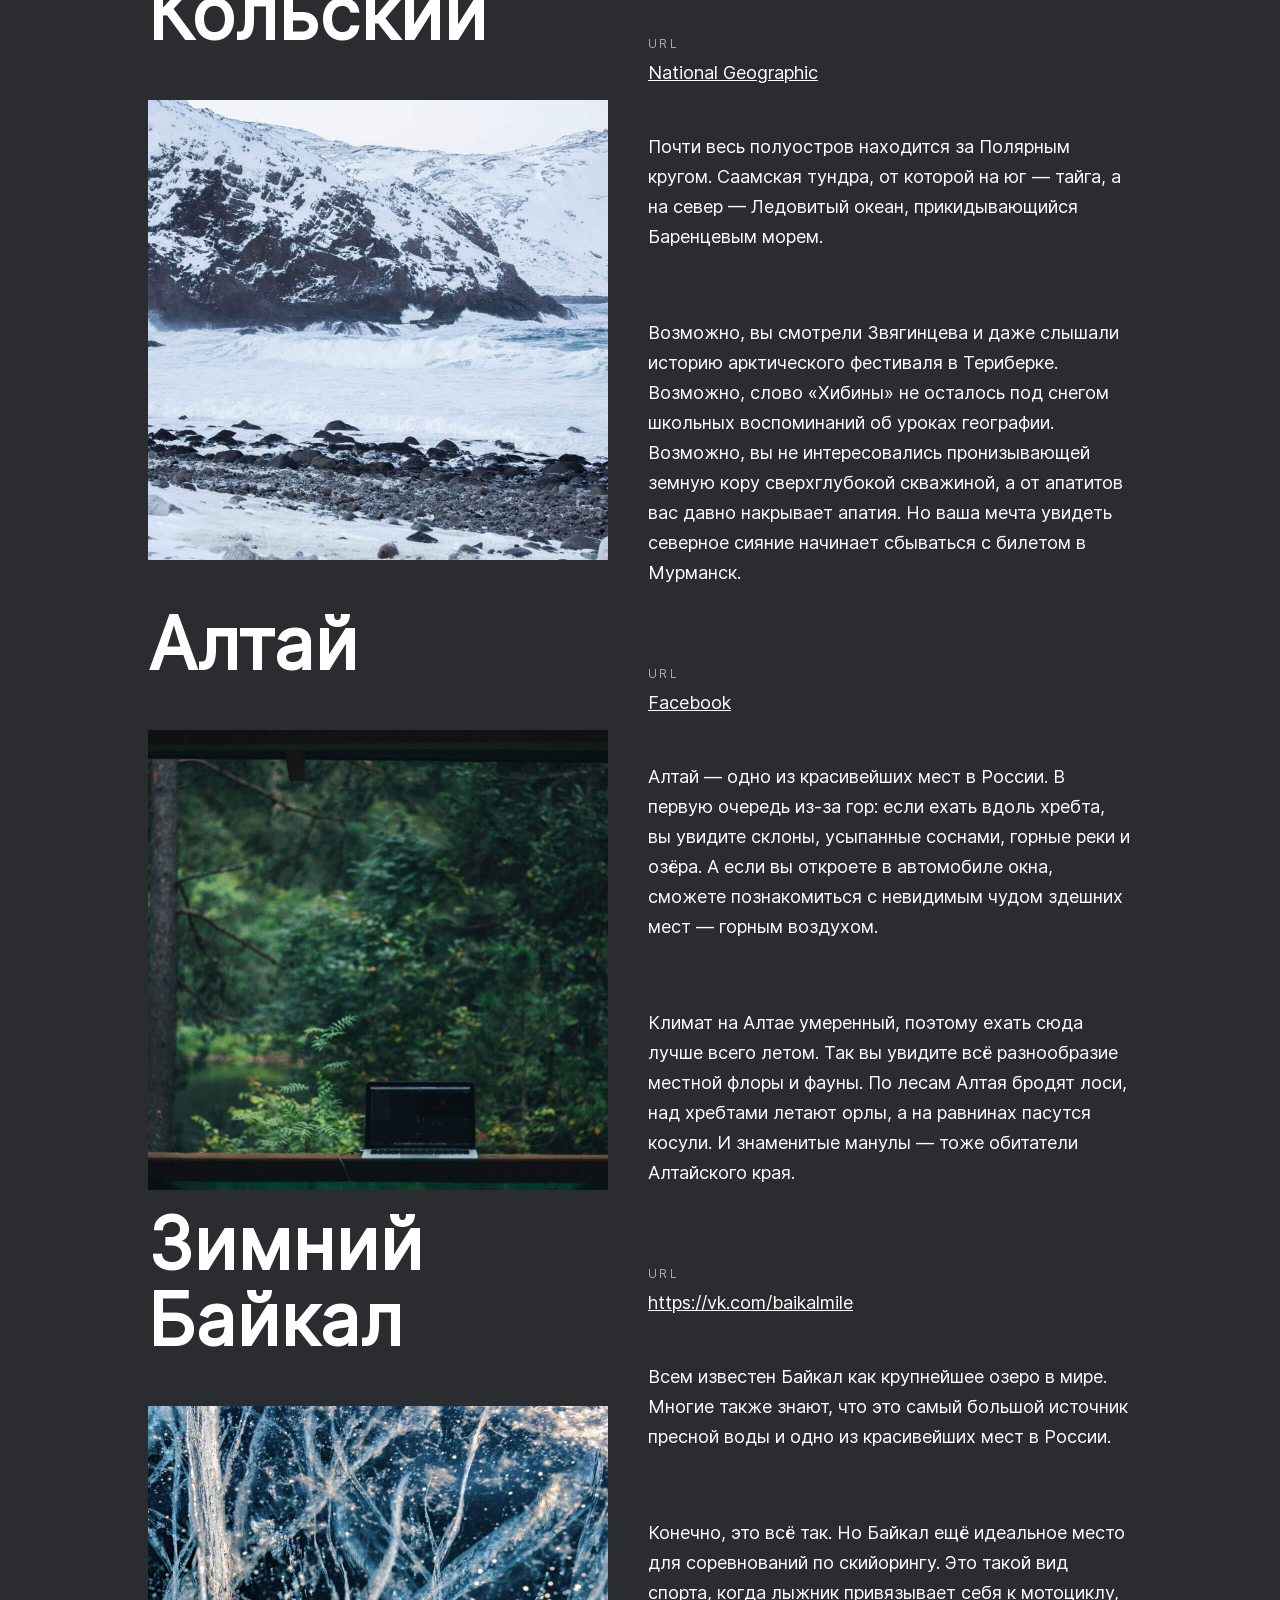
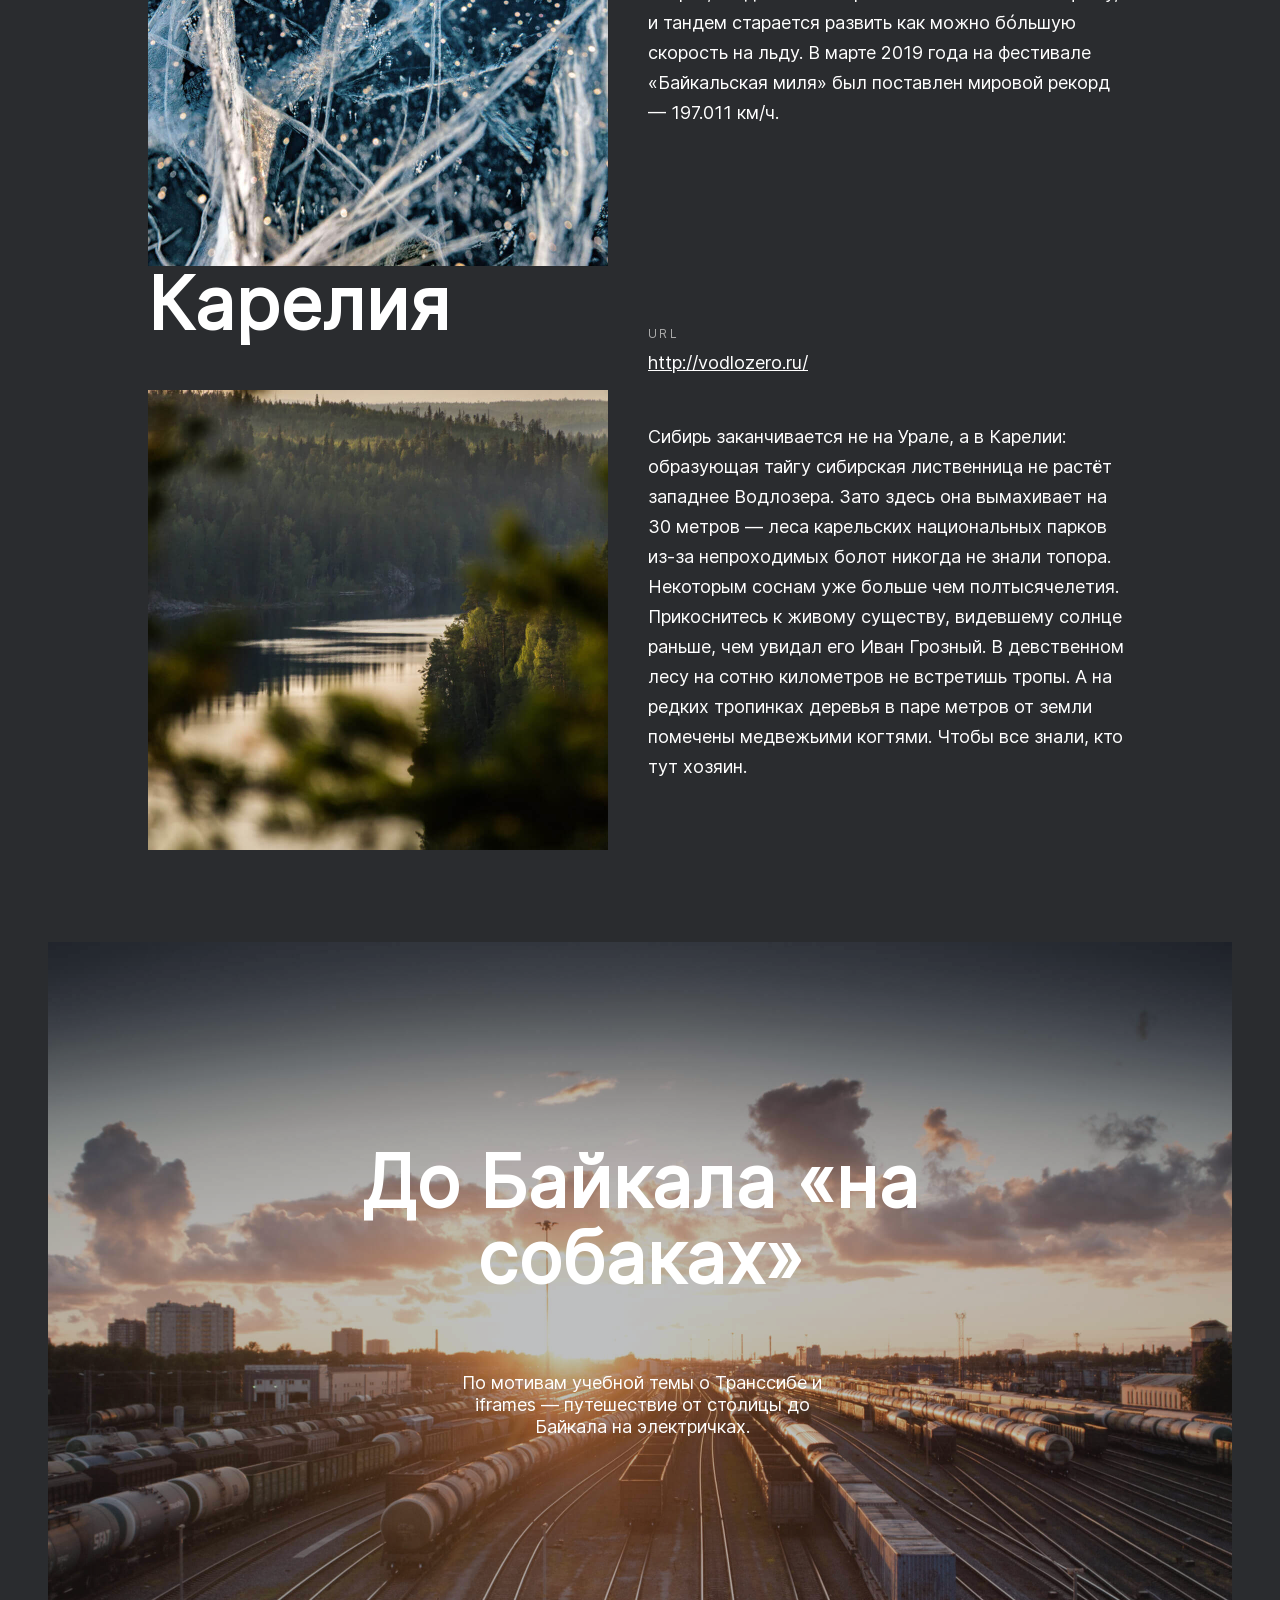
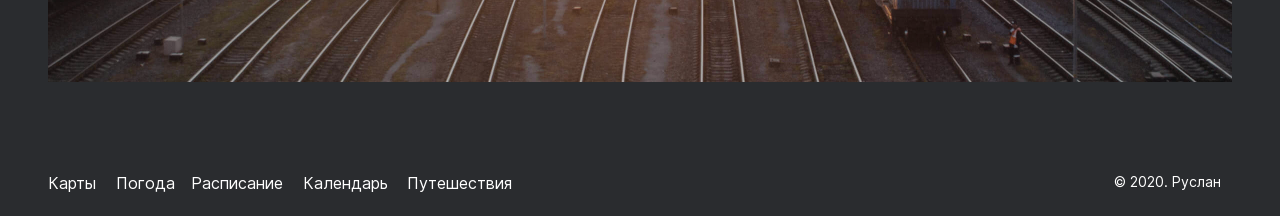
==== commit a02c3b94: "new commit" ====
--- a/index.html
+++ b/index.html
@@ -52,7 +52,7 @@
           <img src="./images/nikita-tikhomirov-1153188-unsplash.jpg" alt="Куршская коса" class="place__image">
           <div class="place__website hide">
             <p class="place__url-heading">URL</p>
-            <a href="http://park-kosa.ru" class="place__link ">park-kosa.ru</a>
+            <a href="http://park-kosa.ru" target="_blank" class="place__link ">park-kosa.ru</a>
           </div>
           <p class="place__paragraph">Здесь, посреди лесов и песчаных дюн, вы сможете увидеть два водных горизонта — спокойного Куршского залива с одной стороны и подёрнутого рябью волн Балтийского моря с другой. Уникальная природная зона на краю российского анклава.</p>
           <p class="place__paragraph">На этом Калининградская область не заканчивается. Для путешественника и исследователя там же по соседству — самая западная точка России, Балтийская коса, — и немецкое наследие россыпи небольших приморских городов. Атмосфера здешних мест исключает суету, окуная в спокойствие природы и запах стального, прохладного моря.</p>
@@ -101,8 +101,8 @@
       <section class="cover">
         <h2 class="cover__title">До Байкала «на собаках»</h2>
         <p class="cover__subtitle">По мотивам учебной темы о Транссибе и iframes — путешествие от столицы до Байкала на электричках.</p>
-        <div class="cover__overlay"></div>
-        <div class="cover__background"></div>
+        <a class="cover__overlay" href="https://stampsy.com/na-elektrichkakh-do-baikala" ></a>
+        <a class="cover__background" href="https://stampsy.com/na-elektrichkakh-do-baikala" target="_blank"></a>
       </section>
     </main>
     <footer class="footer">
--- a/pages/index.css
+++ b/pages/index.css
@@ -1,5 +1,5 @@
 @import url(../vendor/normalize.css);
-@import url(../fonts/stylesheet.css);
+@import url(styles.css);
 @import url(../blocks/page/page.css);
 @import url(../blocks/header/header.css);
 @import url(../blocks/header/__logo/header__logo.css);
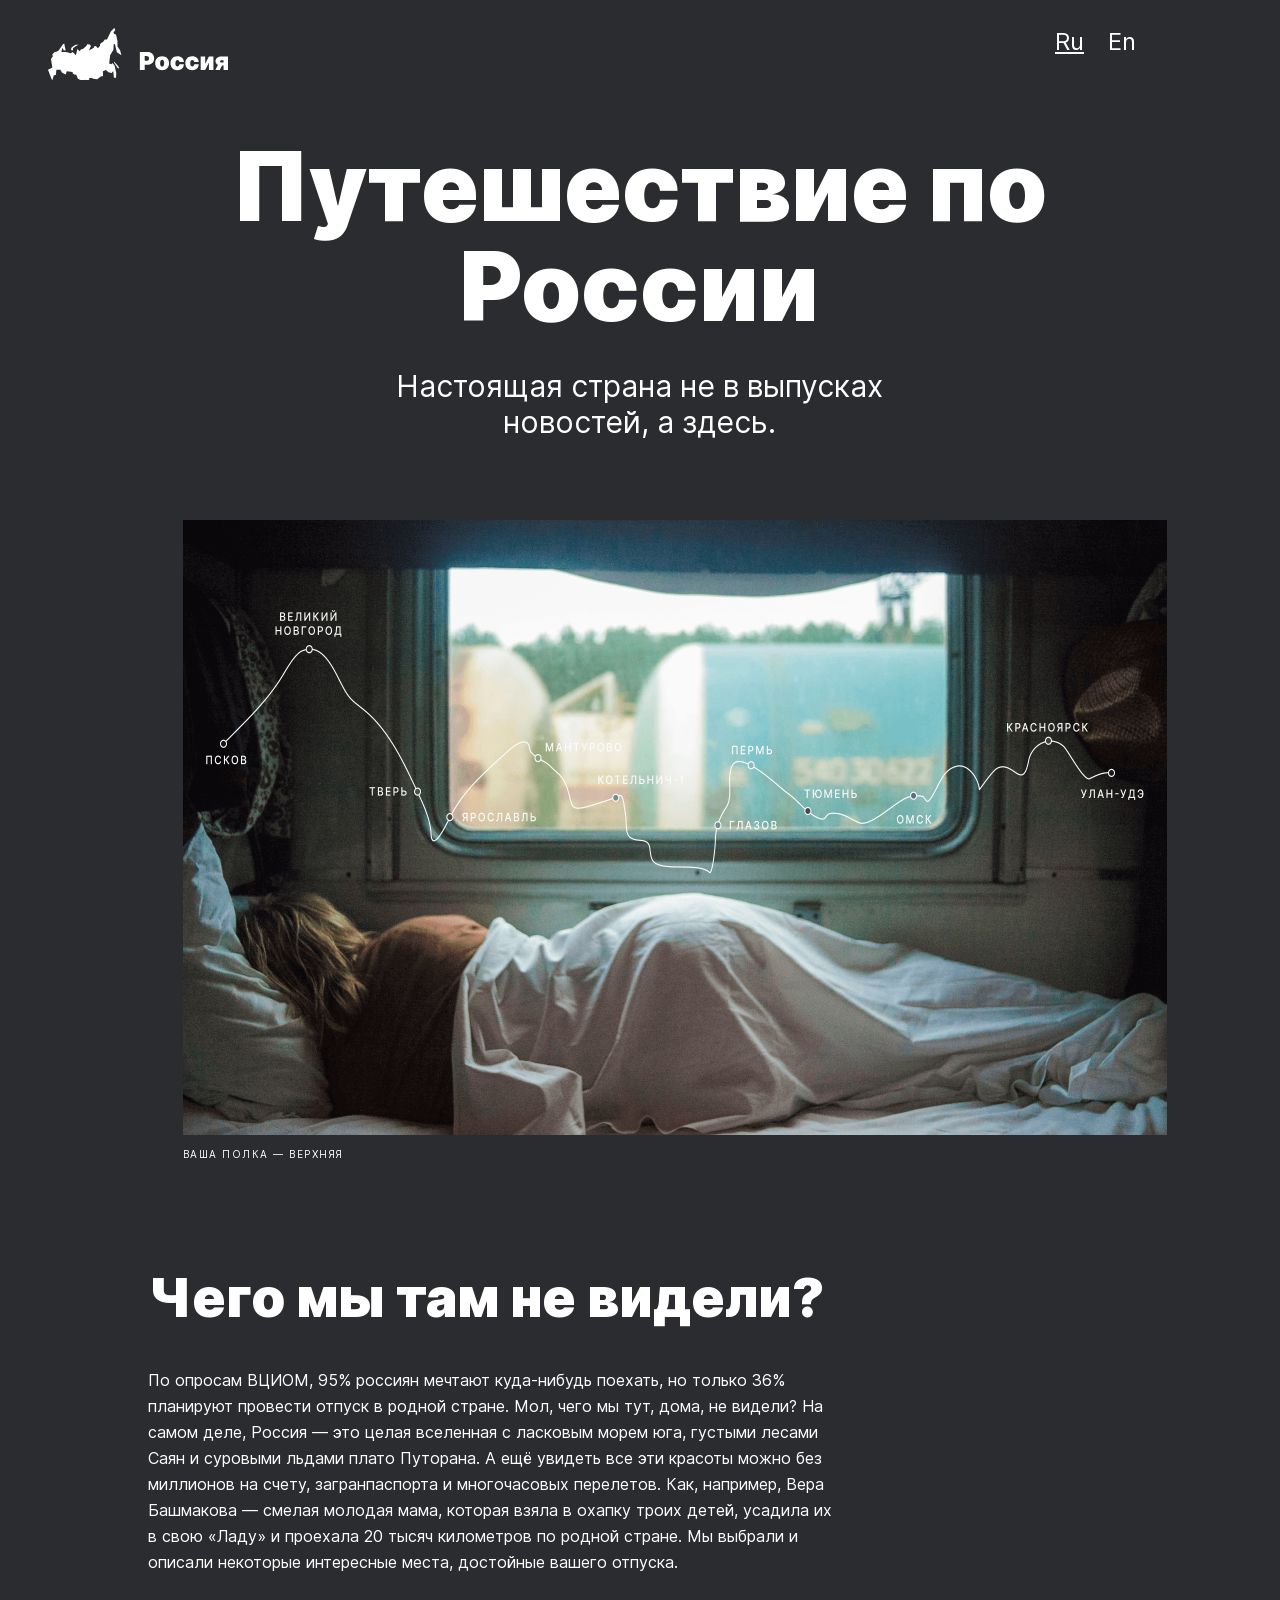
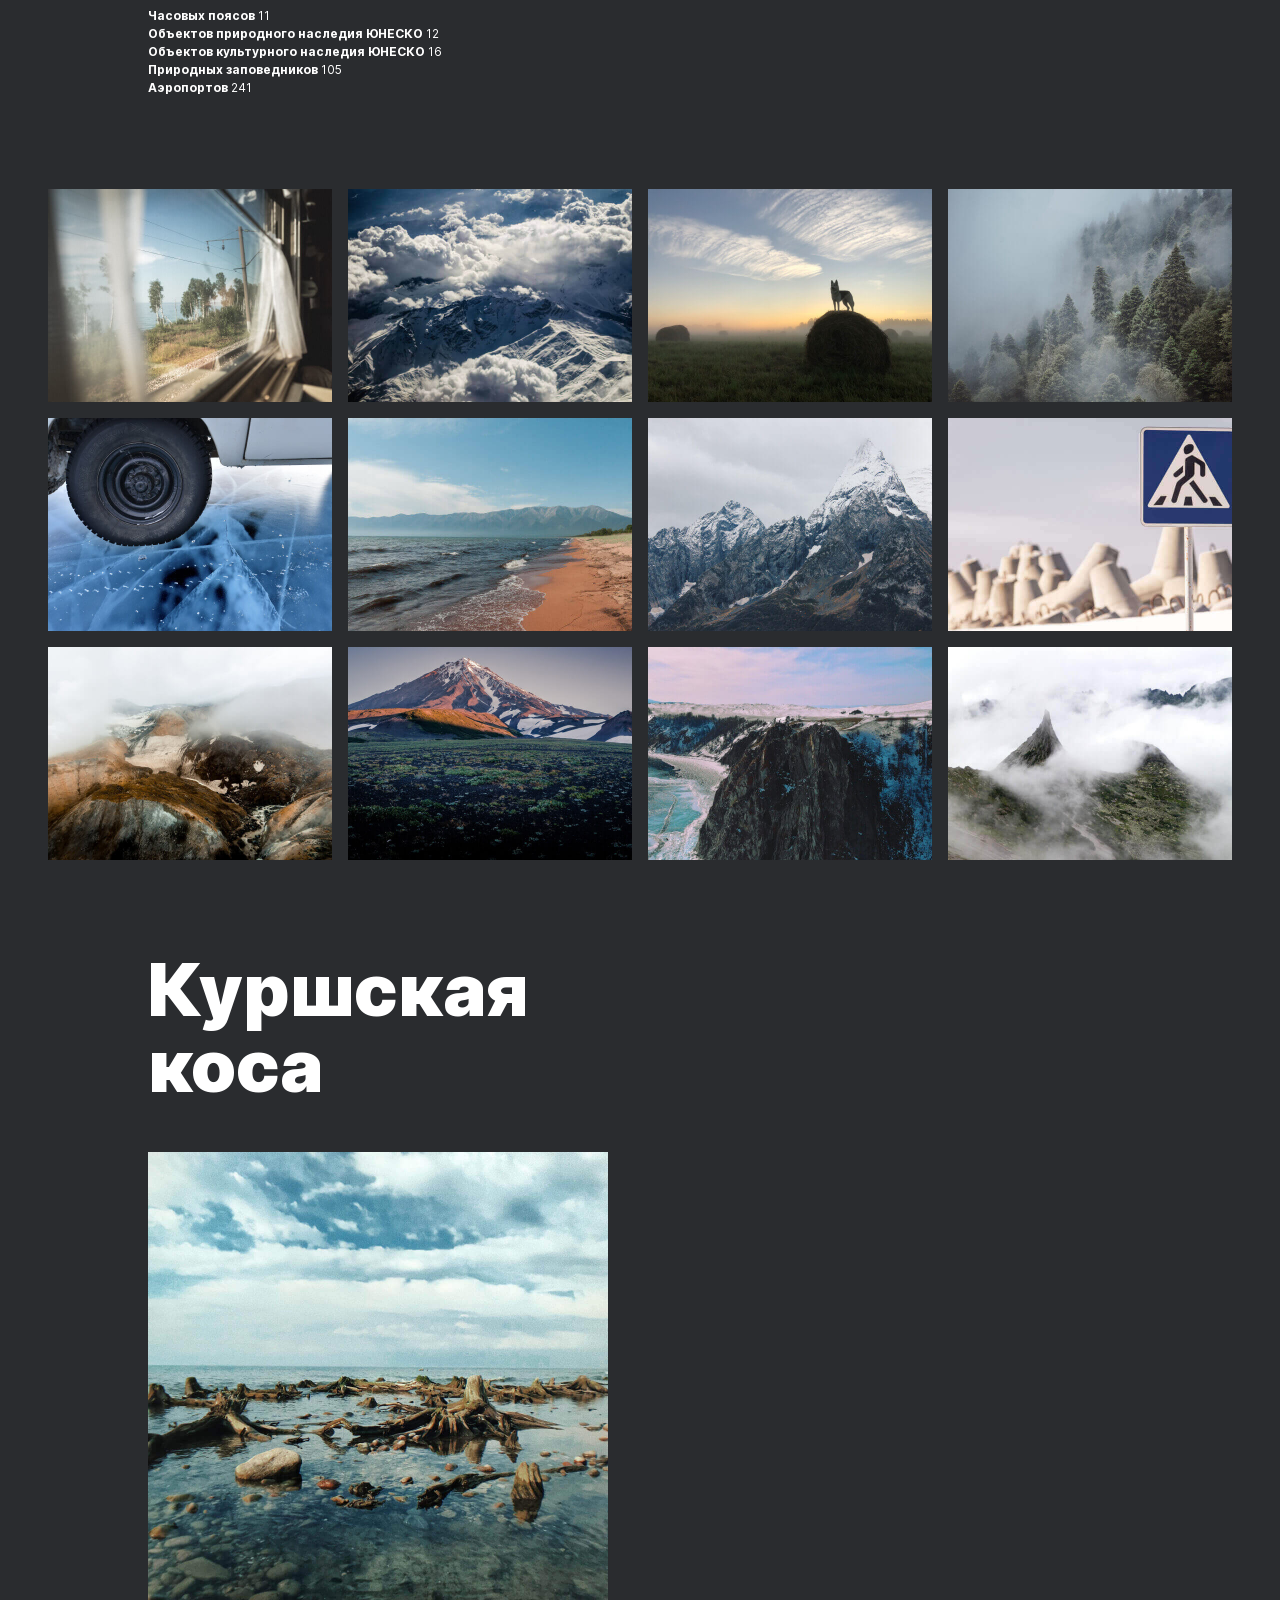
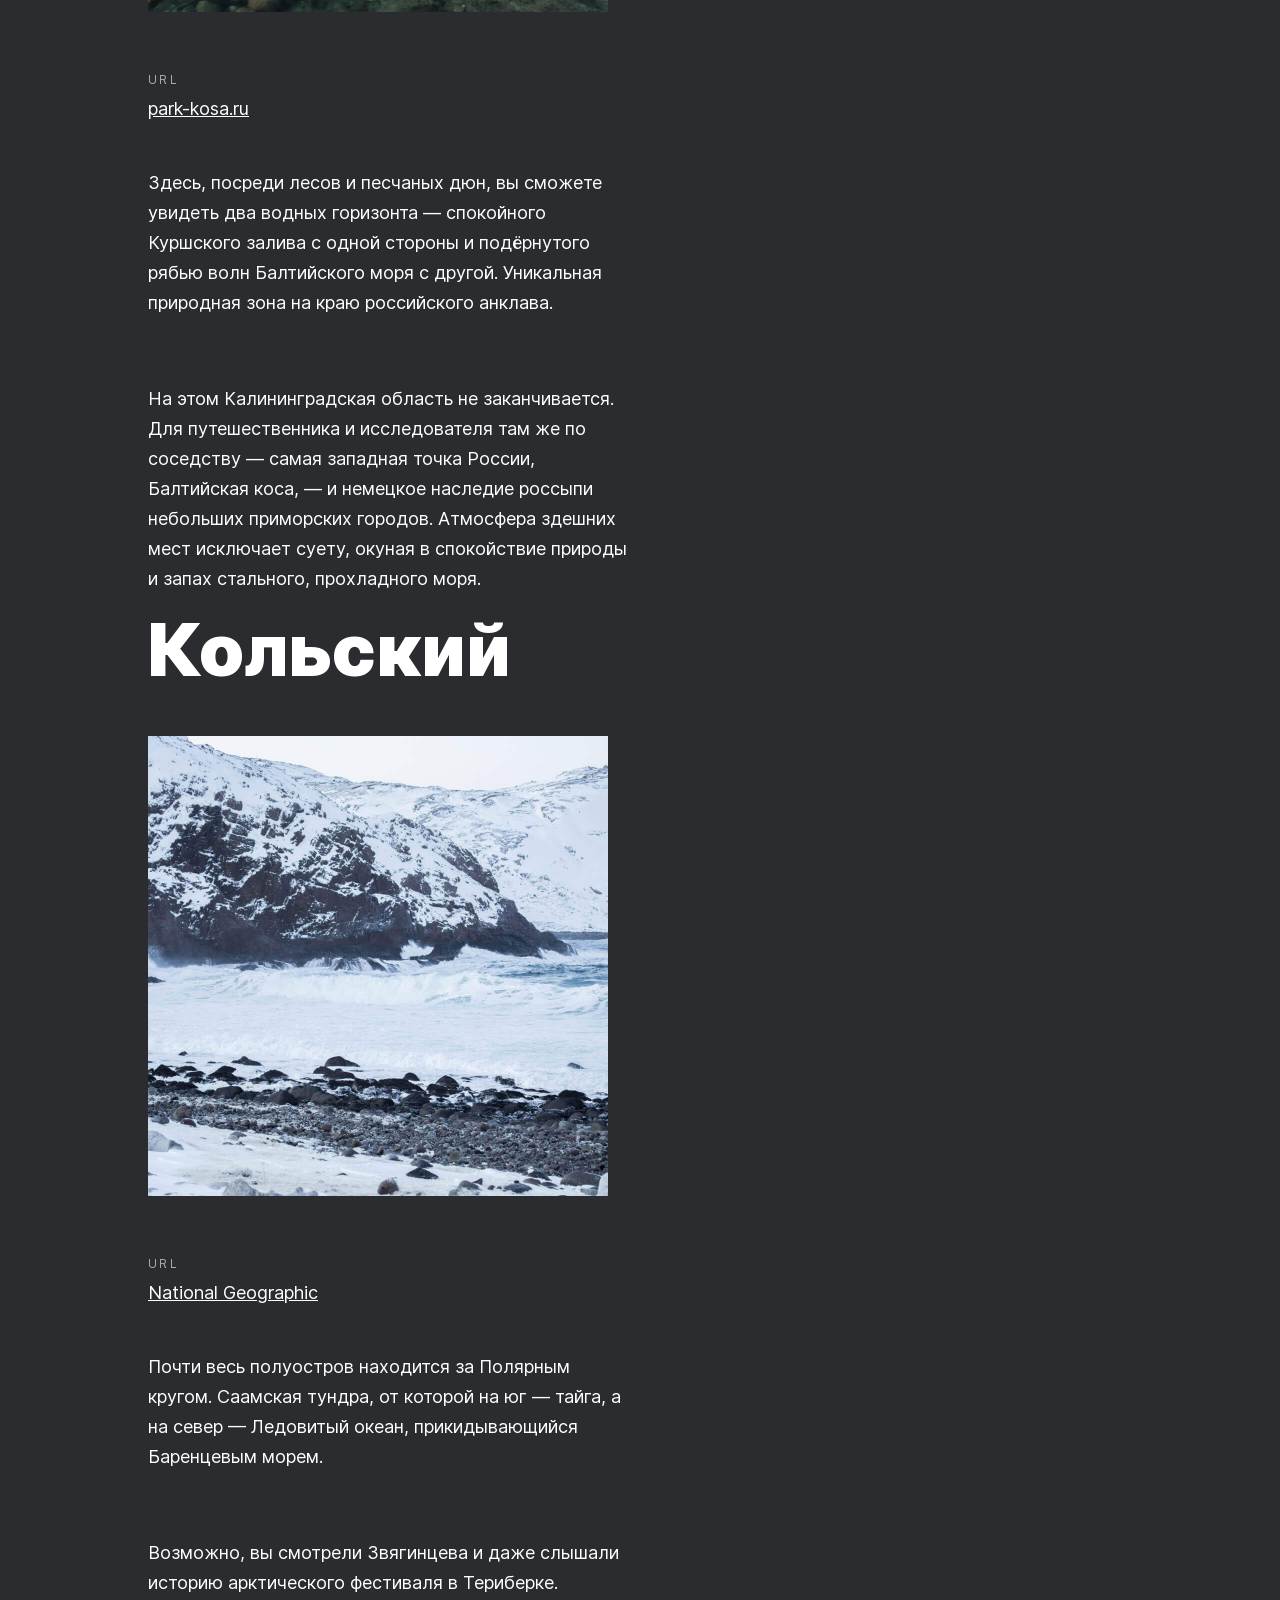
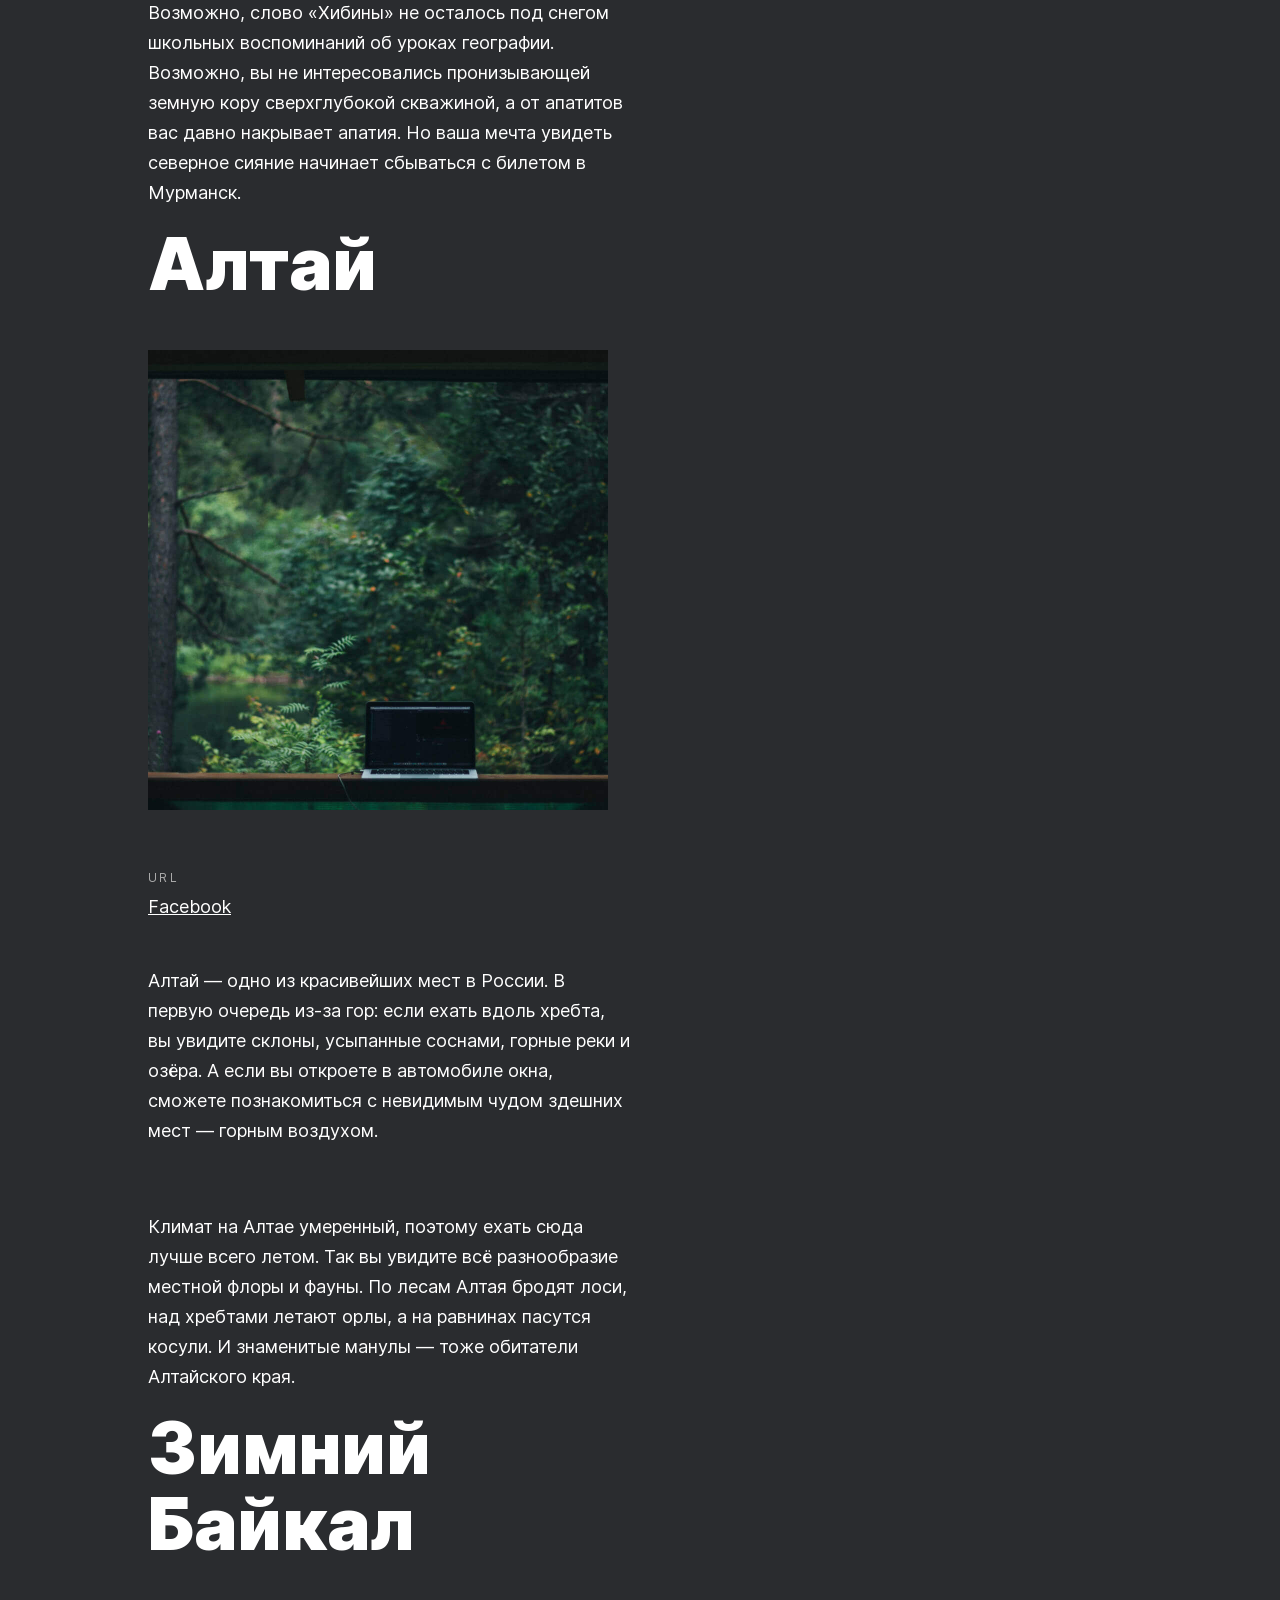
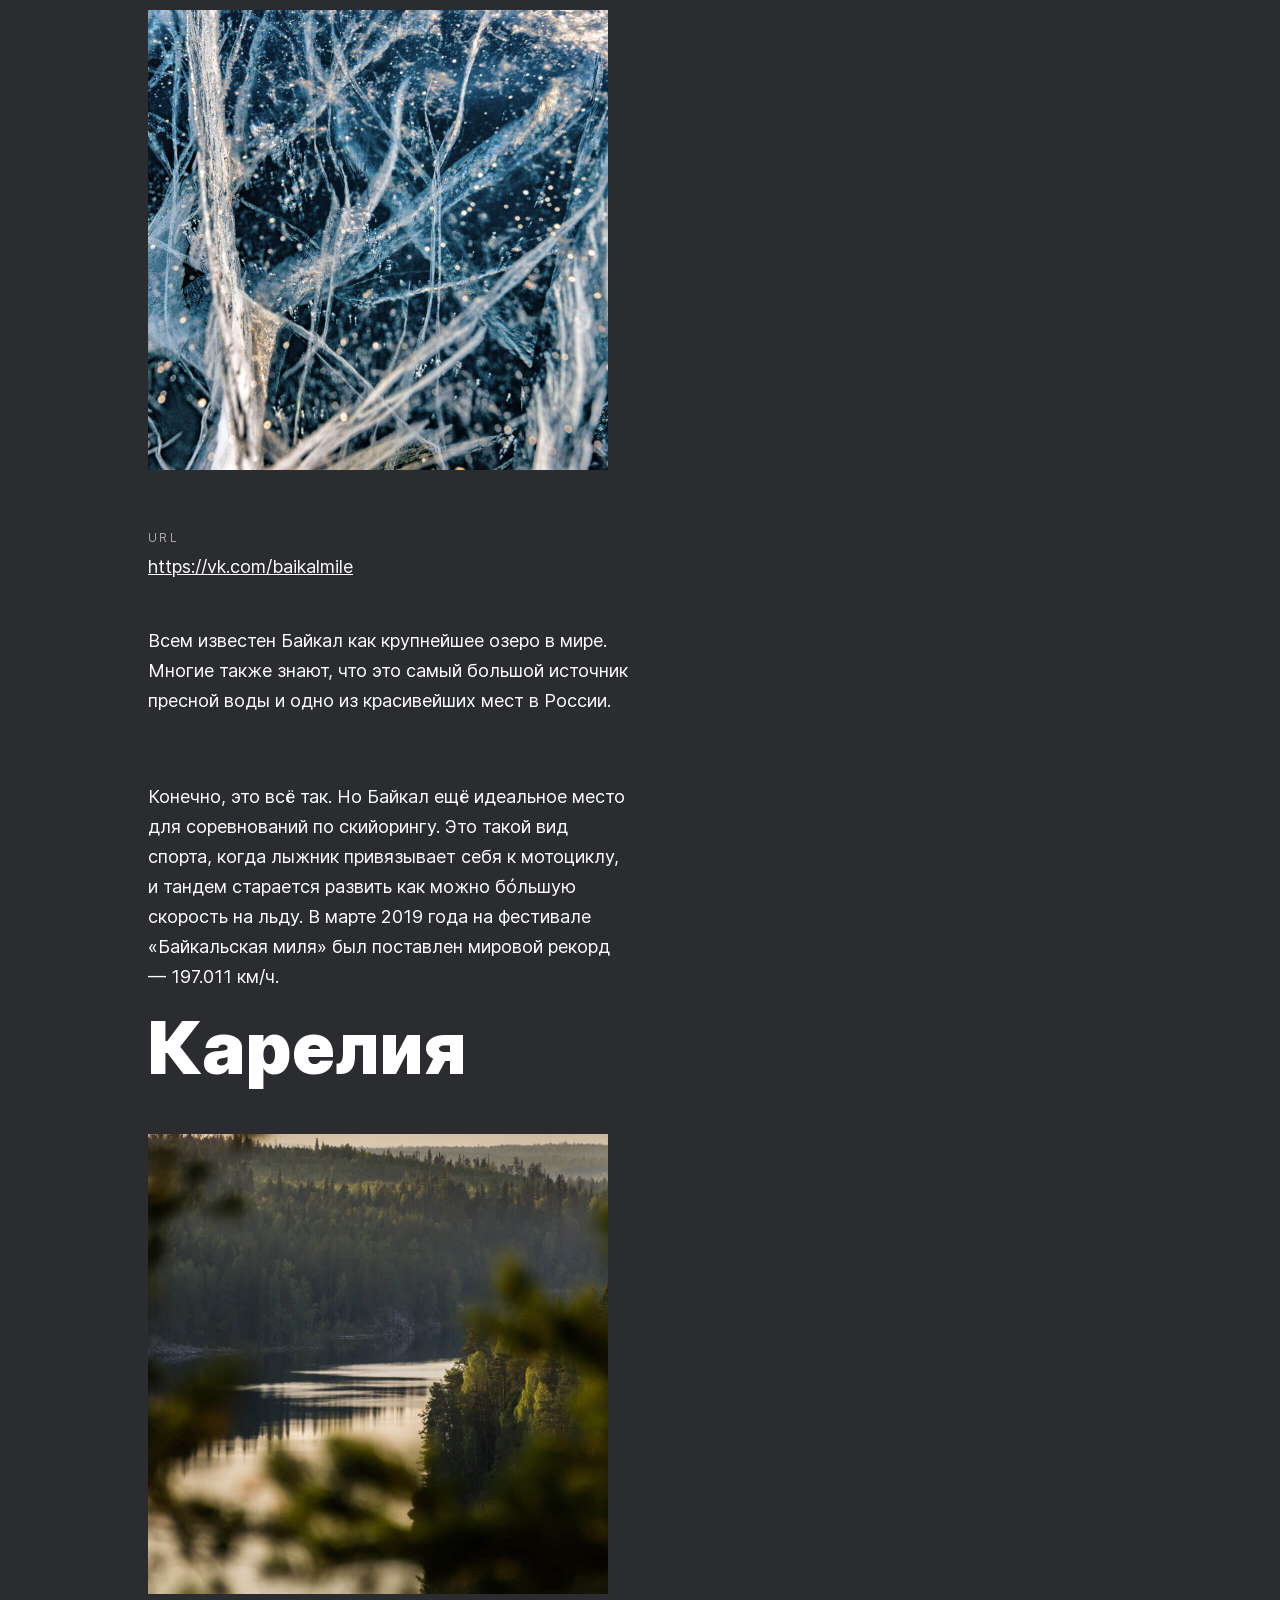
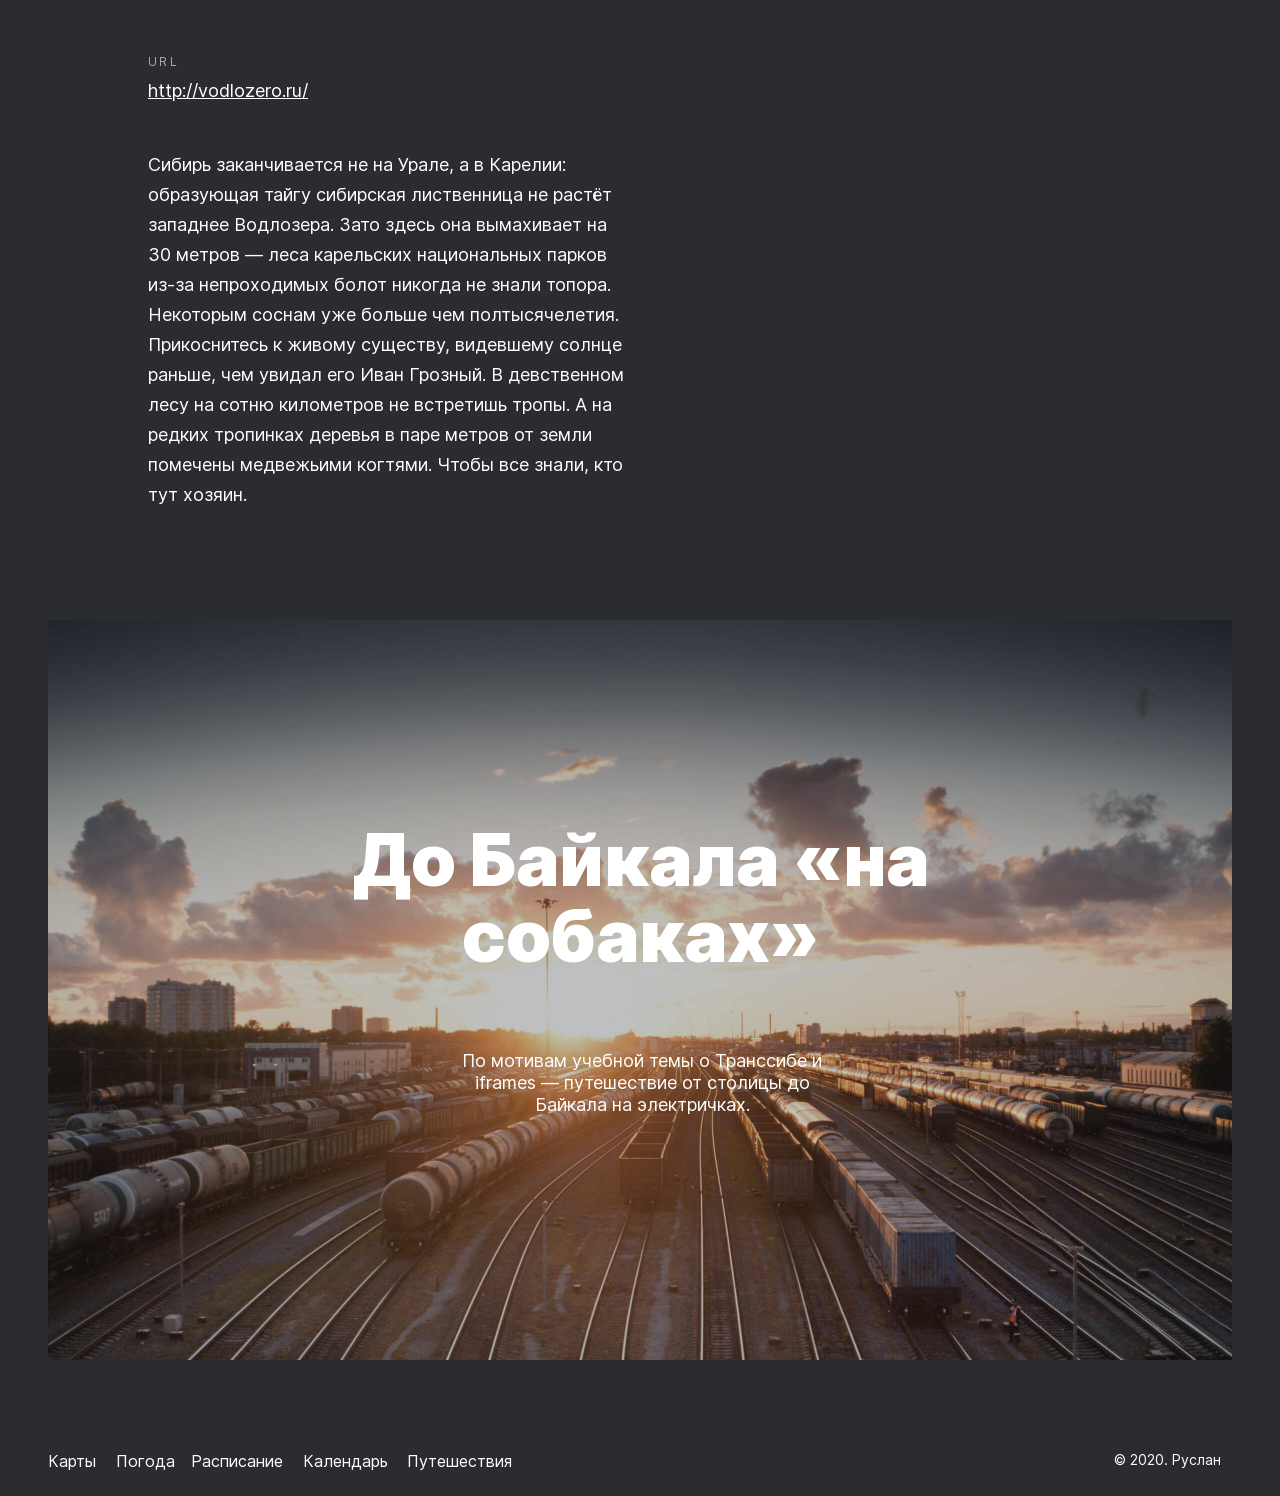
==== commit 97e66f2b: "new commit" ====
--- a/index.html
+++ b/index.html
@@ -4,48 +4,50 @@
   <meta charset="UTF-8">
   <meta name="viewport" content="width=device-width, initial-scale=1.0">
   <link rel="stylesheet" href="./pages/index.css">
-  <title>Document</title>
+  <title>Путешествие по России</title>
 </head>
 <body>
   <div class="page">
     <header class="header">
       <div class="header__logo">
       </div>
-      <a class="header__lang-link" href="#" target="_blank">Ru</a>
+      <a class="header__lang-link header__lang-link_underline" href="#" target="_blank">Ru</a>
       <a class="header__lang-link" href="#" target="_blank">En</a>
     </header>
     <main>
       <section class="lead">
         <h1 class="lead__title">Путешествие по России</h1>
         <p class="lead__subtitle">Настоящая страна не в выпусках новостей, а здесь.</p>
+        <figure>
         <img src="./images/lead__image.png" alt="Путешествие" class="lead__image">
-        <p class="lead__caption">ваша полка — верхняя</p>
+        <figcaption class="lead__caption">ваша полка — верхняя</figcaption>
+        </figure>
       </section>
       <section class="intro">
         <h2 class="intro__title">Чего мы там не видели?</h2>
         <p class="intro__text">По опросам ВЦИОМ, 95% россиян мечтают куда-нибудь поехать, но только 36% планируют провести отпуск в родной стране. Мол, чего мы тут, дома, не видели? На самом деле, Россия — это целая вселенная с ласковым морем юга, густыми лесами Саян и суровыми льдами плато Путорана. А ещё увидеть все эти красоты можно без миллионов на счету, загранпаспорта и многочасовых перелетов. Как, например, Вера Башмакова — смелая молодая мама, которая взяла в охапку троих детей, усадила их в свою «Ладу» и проехала 20 тысяч километров по родной стране. Мы выбрали и описали некоторые интересные места, достойные вашего отпуска.</p>
         <ul class="intro__list">
-          <li>Часовых поясов 11</li>
-          <li>Объектов природного наследия ЮНЕСКО 12</li>
-          <li>Объектов культурного наследия ЮНЕСКО 16</li>
-          <li>Природных заповедников 105</li>
-          <li>Аэропортов 241</li>
+          <li>Часовых поясов <span class="numbers">11</span></li>
+          <li>Объектов природного наследия ЮНЕСКО <span class="numbers">12</span></li>
+          <li>Объектов культурного наследия ЮНЕСКО <span class="numbers">16</span></li>
+          <li>Природных заповедников <span class="numbers">105</span></li>
+          <li>Аэропортов <span class="numbers">241</span></li>
         </ul>
       </section>
-      <nav class="photo-grid">
-        <img src="./images/train.jpg" alt="1" class="photo-grid__item">
-        <img src="./images/atharva-tulsi-472908-unsplash.jpg" alt="2" class="photo-grid__item">
-        <img src="./images/tuman.jpg" alt="3" class="photo-grid__item">
-        <img src="./images/sochi.jpg" alt="4" class="photo-grid__item">
-        <img src="./images/arisa-chattasa-559627-unsplash.jpg" alt="5" class="photo-grid__item">
-        <img src="./images/baikal.jpg" alt="6" class="photo-grid__item">
-        <img src="./images/elbrus.jpg" alt="7" class="photo-grid__item">
-        <img src="./images/stanislav-kondratiev-459423-unsplash.jpg" alt="8" class="photo-grid__item">
-        <img src="./images/kamchatka.jpg" alt="9" class="photo-grid__item">
-        <img src="./images/kamchatka2.jpg" alt="10" class="photo-grid__item">
-        <img src="./images/baikal2.jpg" alt="11" class="photo-grid__item">
-        <img src="./images/ergaki.jpg" alt="12" class="photo-grid__item">
-      </nav>
+      <section class="photo-grid">
+        <img src="./images/train.jpg" alt="Вид из поезд" class="photo-grid__item">
+        <img src="./images/atharva-tulsi-472908-unsplash.jpg" alt="Горы" class="photo-grid__item">
+        <img src="./images/tuman.jpg" alt="Туман" class="photo-grid__item">
+        <img src="./images/sochi.jpg" alt="Сочи" class="photo-grid__item">
+        <img src="./images/arisa-chattasa-559627-unsplash.jpg" alt="Ледяной мир Байкала" class="photo-grid__item">
+        <img src="./images/baikal.jpg" alt="Байкал" class="photo-grid__item">
+        <img src="./images/elbrus.jpg" alt="Эльбрус" class="photo-grid__item">
+        <img src="./images/stanislav-kondratiev-459423-unsplash.jpg" alt="Пешеходный переход" class="photo-grid__item">
+        <img src="./images/kamchatka.jpg" alt="Камчатка" class="photo-grid__item">
+        <img src="./images/kamchatka2.jpg" alt="Камчатка" class="photo-grid__item">
+        <img src="./images/baikal2.jpg" alt="Байкал" class="photo-grid__item">
+        <img src="./images/ergaki.jpg" alt="Ергаки" class="photo-grid__item">
+      </section>
       <section class="places">
         <div class="place">
           <h3 class="place__title">Куршская коса</h3>
@@ -99,10 +101,10 @@
         </div>
       </section>
       <section class="cover">
-        <h2 class="cover__title">До Байкала «на собаках»</h2>
-        <p class="cover__subtitle">По мотивам учебной темы о Транссибе и iframes — путешествие от столицы до Байкала на электричках.</p>
-        <a class="cover__overlay" href="https://stampsy.com/na-elektrichkakh-do-baikala" ></a>
-        <a class="cover__background" href="https://stampsy.com/na-elektrichkakh-do-baikala" target="_blank"></a>
+        <a class="cover__title" href="https://stampsy.com/na-elektrichkakh-do-baikala" target="_blank">До Байкала «на собаках»</a>
+        <a class="cover__subtitle" href="https://stampsy.com/na-elektrichkakh-do-baikala" target="_blank">По мотивам учебной темы о Транссибе и iframes — путешествие от столицы до Байкала на электричках.</a>
+        <a class="cover__overlay" href="https://stampsy.com/na-elektrichkakh-do-baikala" target="_blank"></a>
+        <div class="cover__background"></div>
       </section>
     </main>
     <footer class="footer">
--- a/pages/index.css
+++ b/pages/index.css
@@ -13,6 +13,7 @@
 @import url(../blocks/intro/__title/intro__title.css);
 @import url(../blocks/intro/__text/intro__text.css);
 @import url(../blocks/intro/__list/intro__list.css);
+@import url(../blocks/numbers/numbers.css);
 @import url(../blocks/photo-grid/photo-grid.css);
 @import url(../blocks/photo-grid/__item/photo-grid__item.css);
 @import url(../blocks/places/places.css);
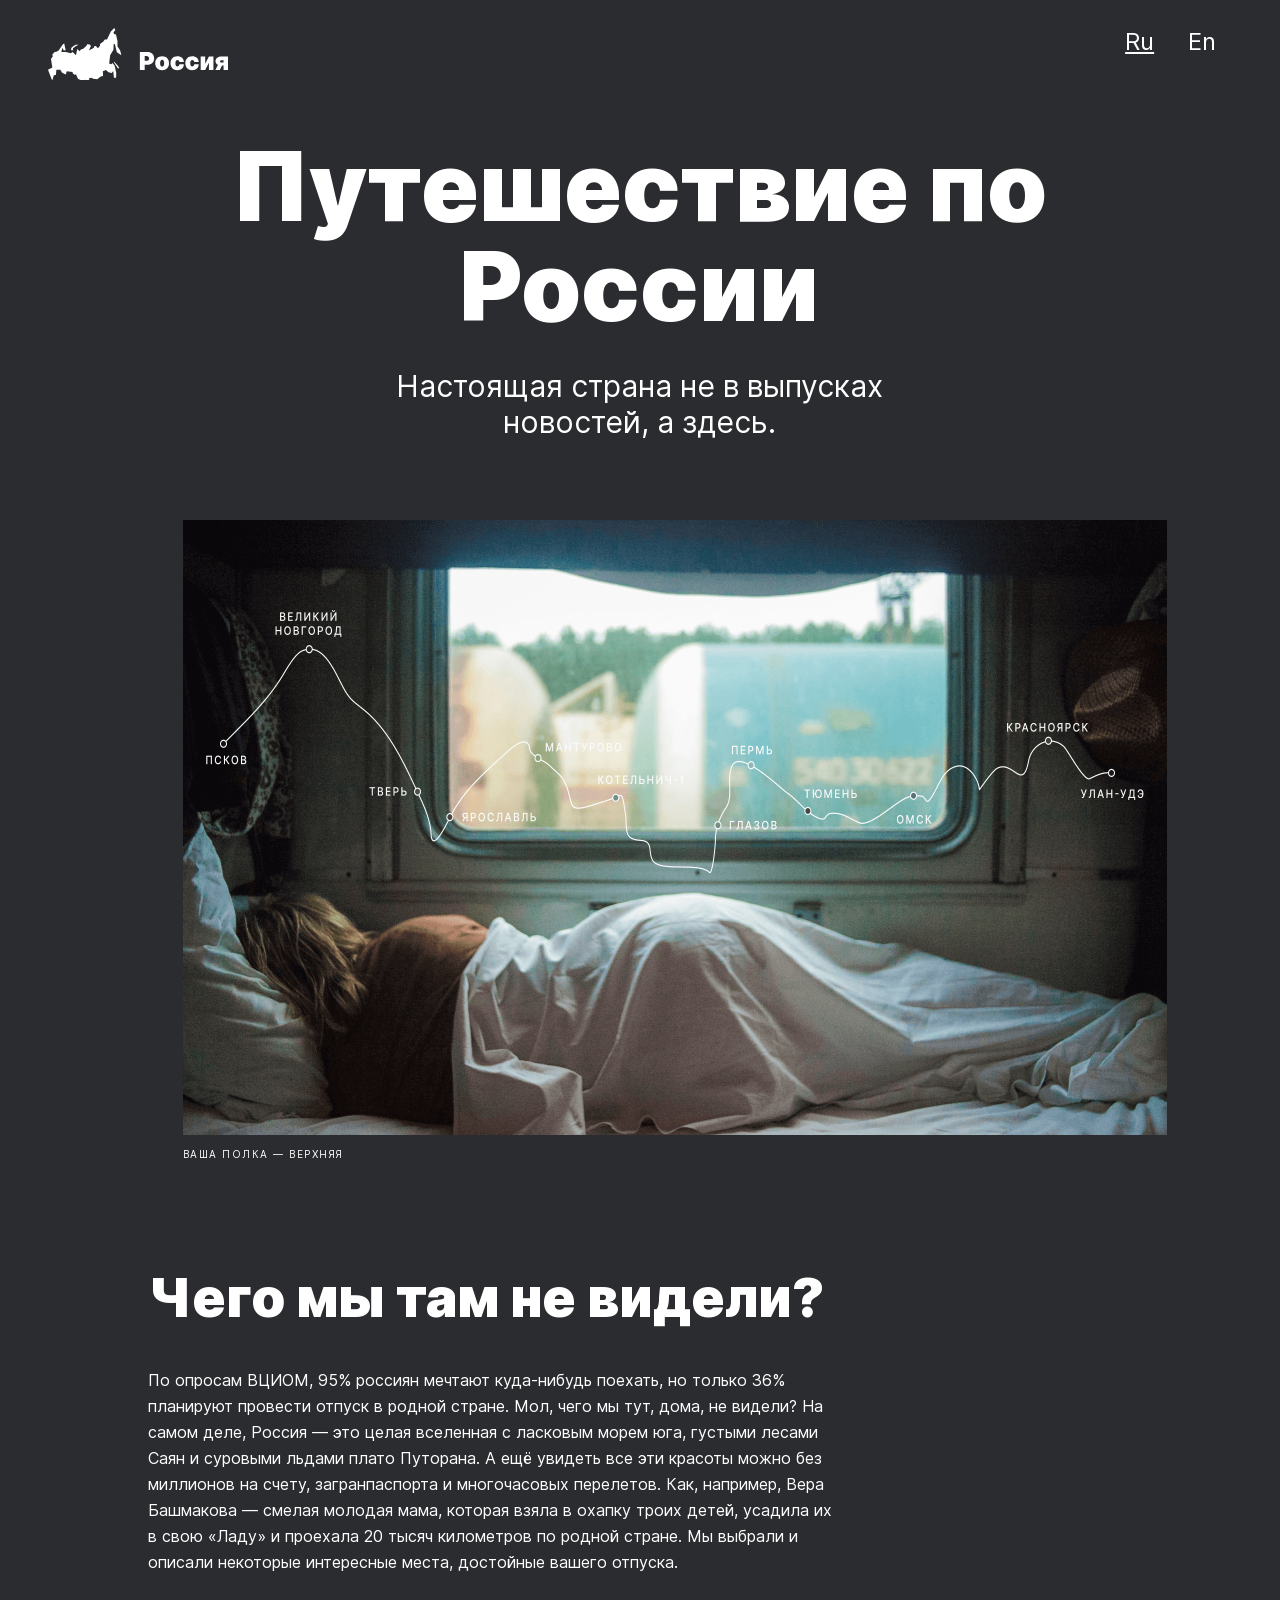
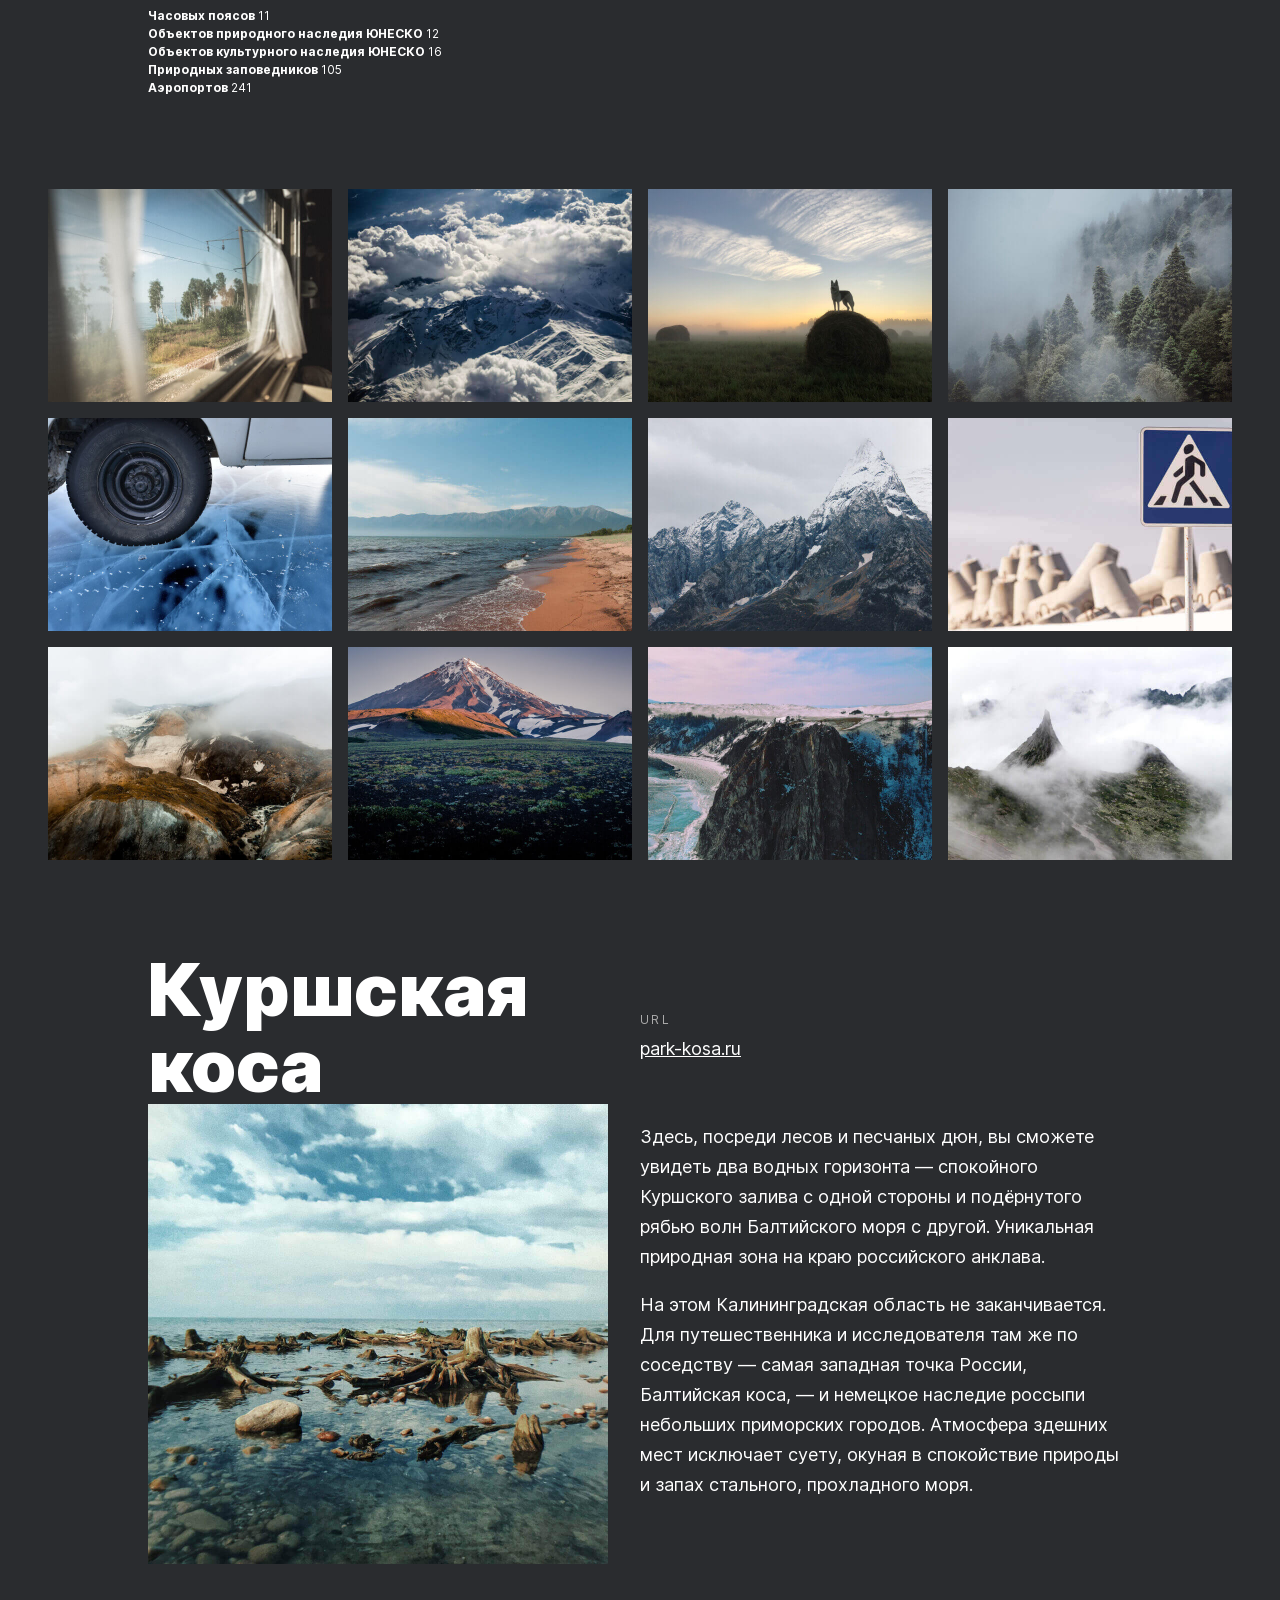
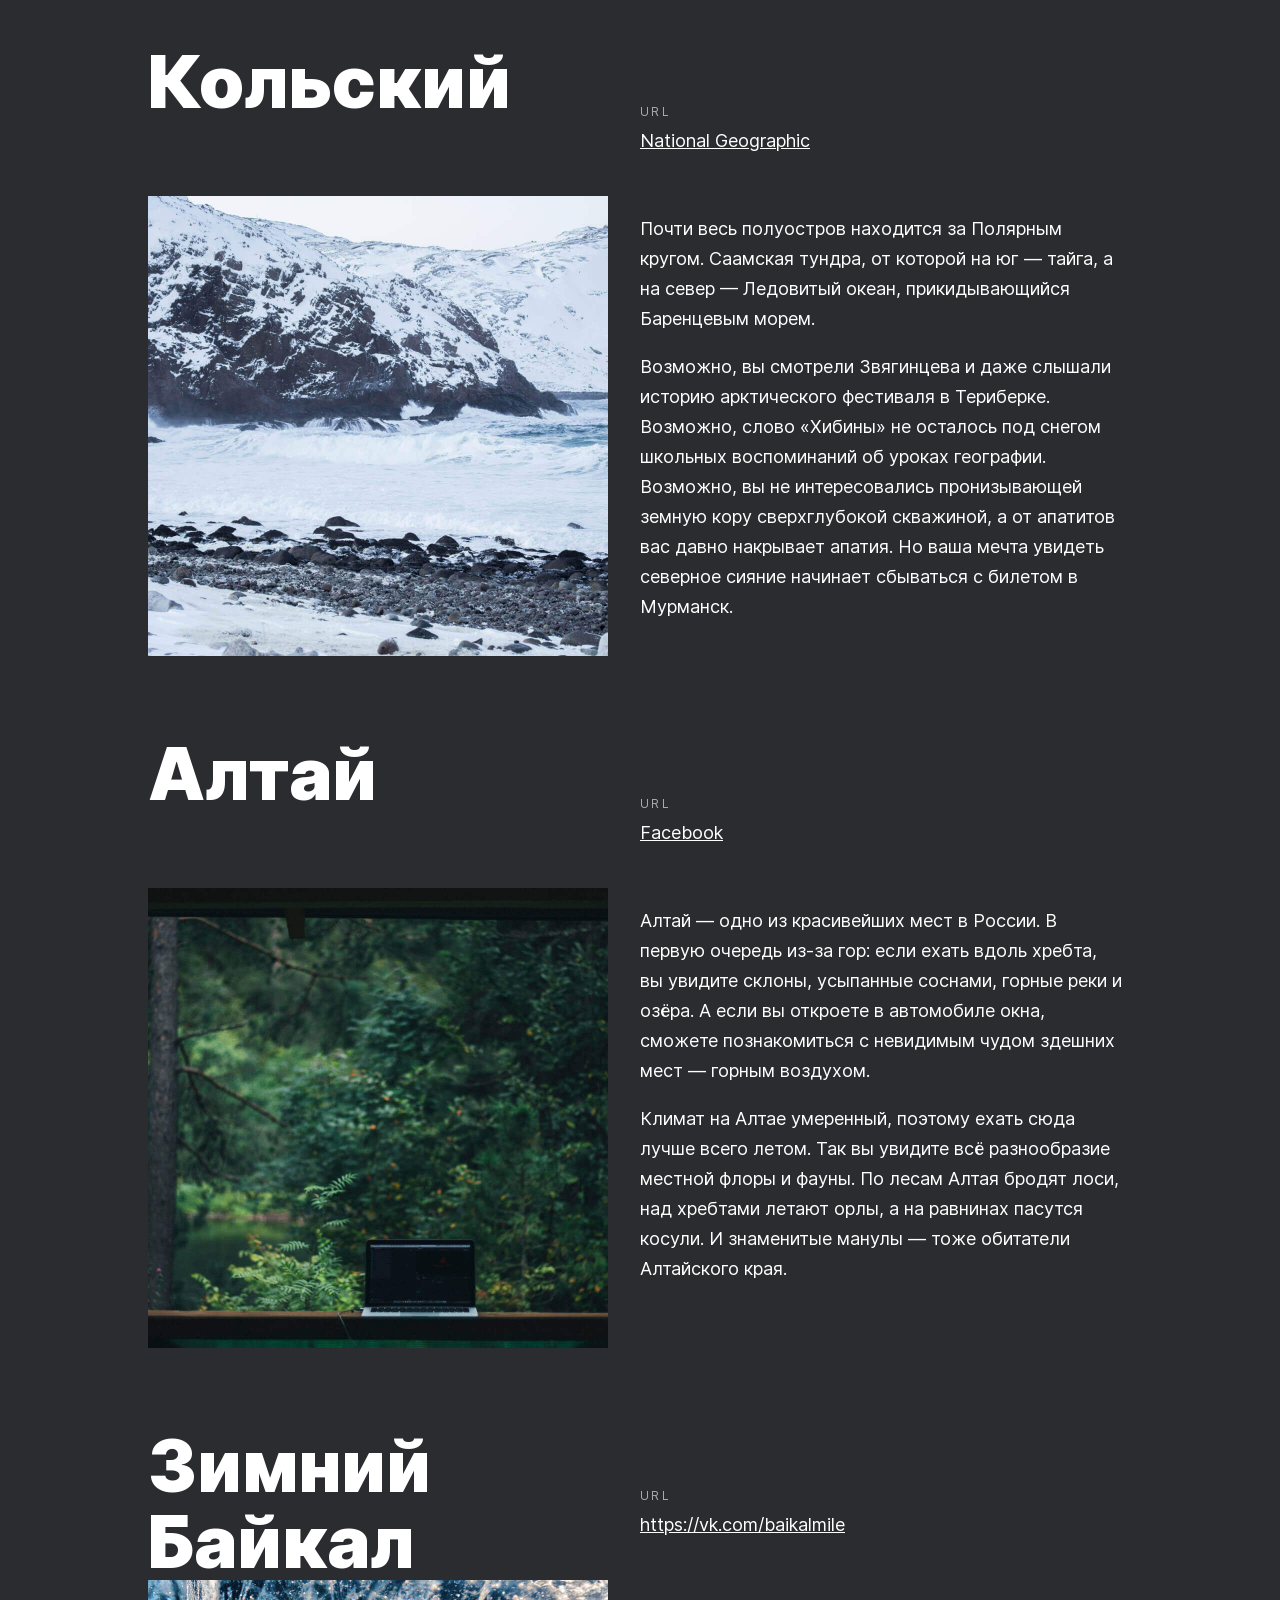
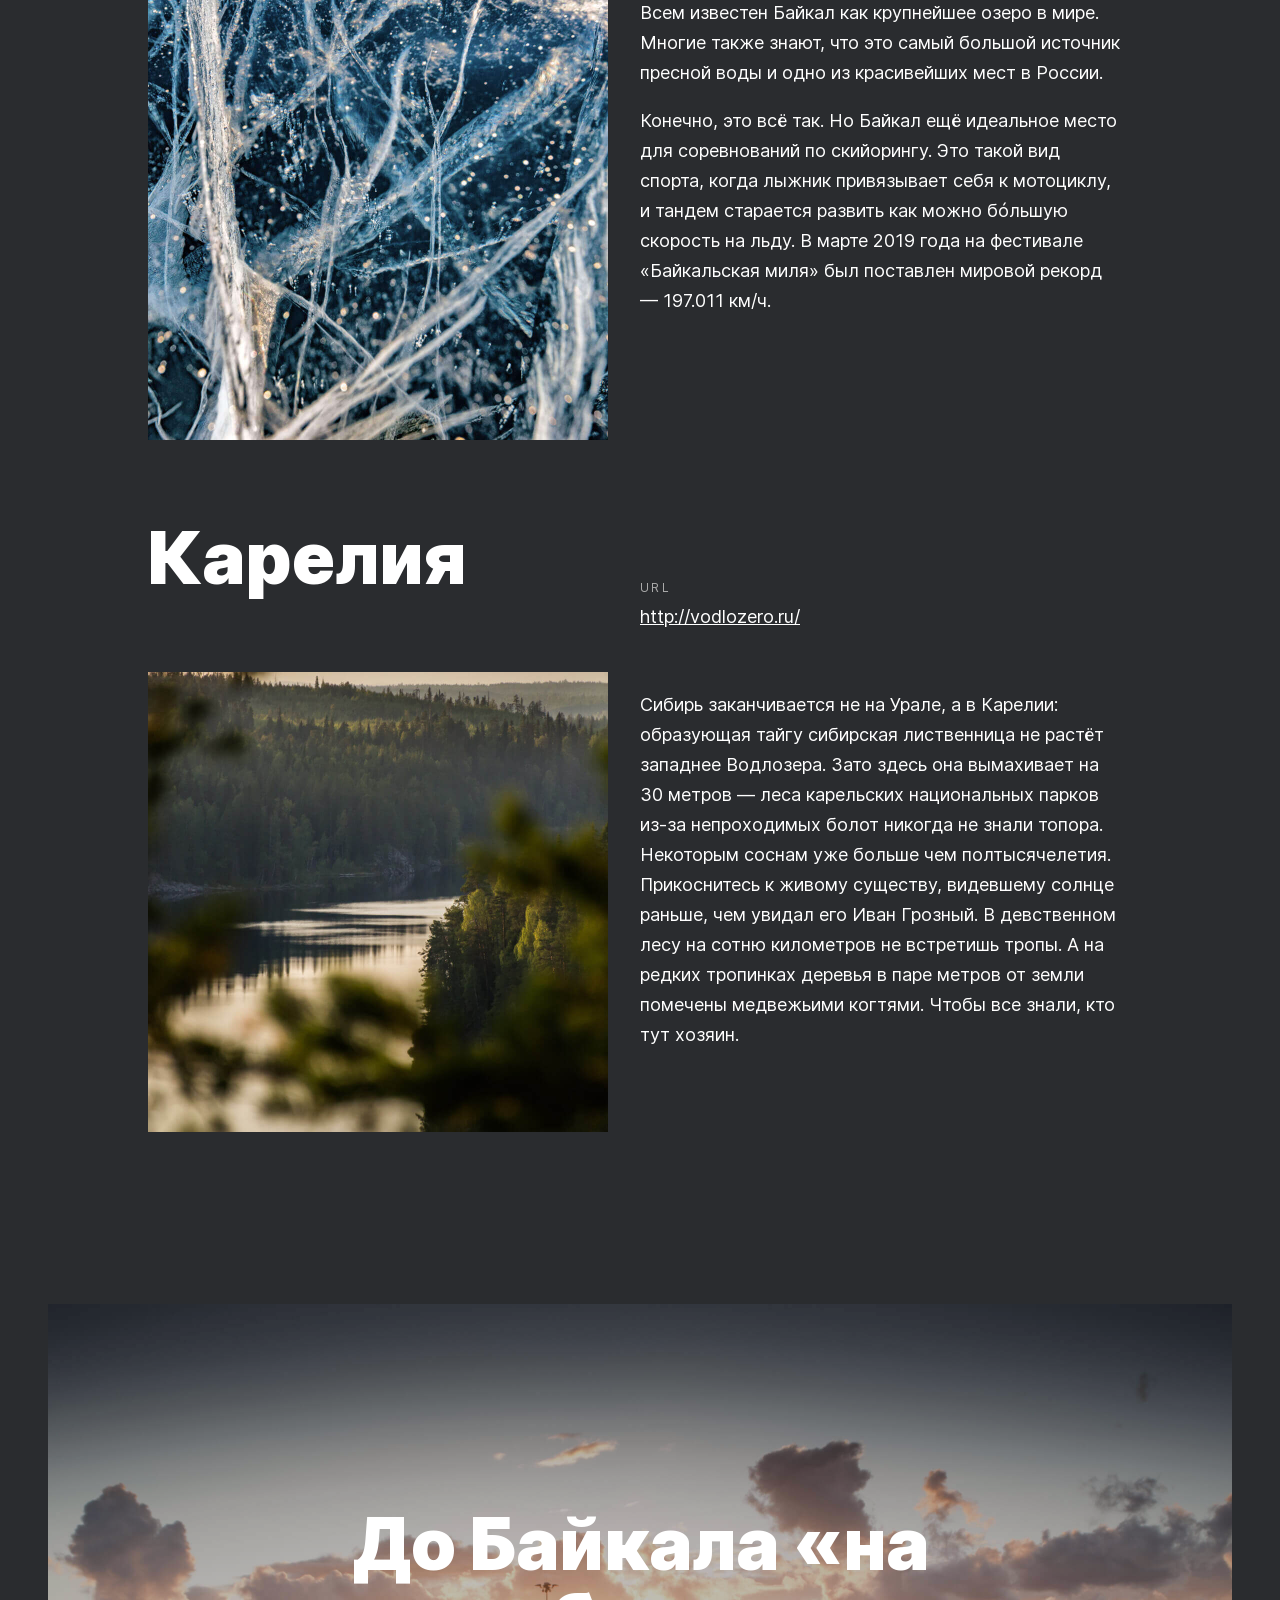
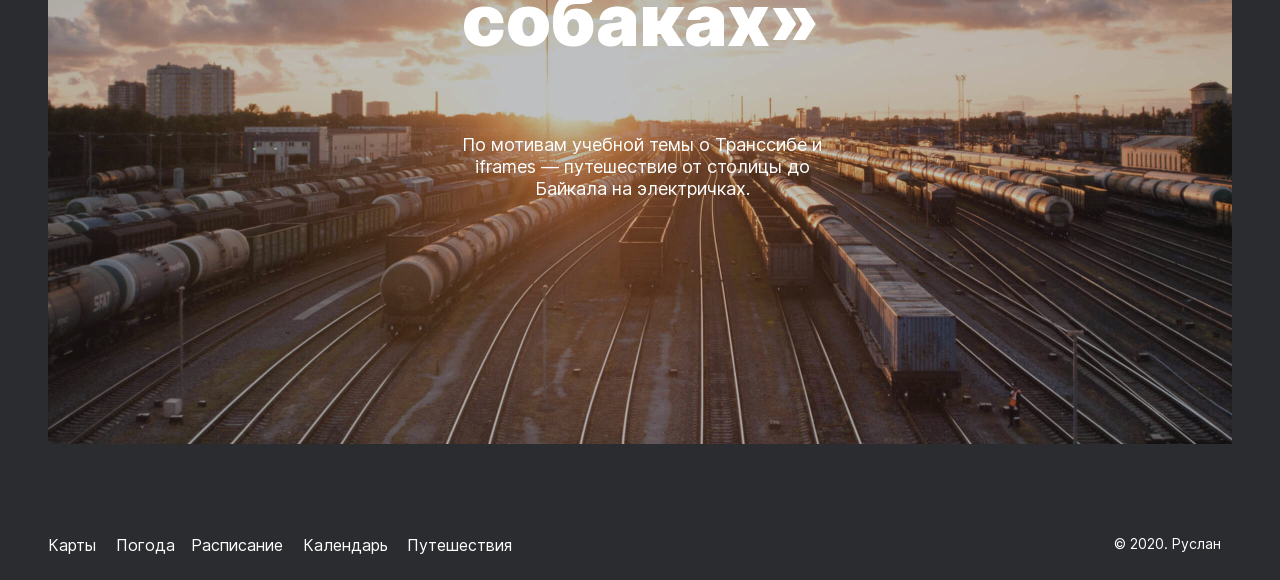
==== commit 956e988e: "new commit" ====
--- a/index.html
+++ b/index.html
@@ -56,8 +56,10 @@
             <p class="place__url-heading">URL</p>
             <a href="http://park-kosa.ru" target="_blank" class="place__link ">park-kosa.ru</a>
           </div>
-          <p class="place__paragraph">Здесь, посреди лесов и песчаных дюн, вы сможете увидеть два водных горизонта — спокойного Куршского залива с одной стороны и подёрнутого рябью волн Балтийского моря с другой. Уникальная природная зона на краю российского анклава.</p>
-          <p class="place__paragraph">На этом Калининградская область не заканчивается. Для путешественника и исследователя там же по соседству — самая западная точка России, Балтийская коса, — и немецкое наследие россыпи небольших приморских городов. Атмосфера здешних мест исключает суету, окуная в спокойствие природы и запах стального, прохладного моря.</p>
+          <div class="place__paragraph">
+            <p >Здесь, посреди лесов и песчаных дюн, вы сможете увидеть два водных горизонта — спокойного Куршского залива с одной стороны и подёрнутого рябью волн Балтийского моря с другой. Уникальная природная зона на краю российского анклава.</p>
+            <p >На этом Калининградская область не заканчивается. Для путешественника и исследователя там же по соседству — самая западная точка России, Балтийская коса, — и немецкое наследие россыпи небольших приморских городов. Атмосфера здешних мест исключает суету, окуная в спокойствие природы и запах стального, прохладного моря.</p>
+          </div>
         </div>
         <div class="place">
           <h3 class="place__title">Кольский</h3>
@@ -66,8 +68,10 @@
             <p class="place__url-heading">URL</p>
             <a href="https://yourshot.nationalgeographic.com/photos/?keywords=kolskiy" target="_blank" class="place__link">National Geographic</a>
           </div>
-          <p class="place__paragraph">Почти весь полуостров находится за Полярным кругом. Саамская тундра, от которой на юг — тайга, а на север — Ледовитый океан, прикидывающийся Баренцевым морем.</p>
-          <p class="place__paragraph">Возможно, вы смотрели Звягинцева и даже слышали историю арктического фестиваля в Териберке. Возможно, слово «Хибины» не осталось под снегом школьных воспоминаний об уроках географии. Возможно, вы не интересовались пронизывающей земную кору сверхглубокой скважиной, а от апатитов вас давно накрывает апатия. Но ваша мечта увидеть северное сияние начинает сбываться с билетом в Мурманск.</p>
+          <div class="place__paragraph">
+            <p >Почти весь полуостров находится за Полярным кругом. Саамская тундра, от которой на юг — тайга, а на север — Ледовитый океан, прикидывающийся Баренцевым морем.</p>
+            <p >Возможно, вы смотрели Звягинцева и даже слышали историю арктического фестиваля в Териберке. Возможно, слово «Хибины» не осталось под снегом школьных воспоминаний об уроках географии. Возможно, вы не интересовались пронизывающей земную кору сверхглубокой скважиной, а от апатитов вас давно накрывает апатия. Но ваша мечта увидеть северное сияние начинает сбываться с билетом в Мурманск.</p>
+          </div>
         </div>
         <div class="place">
           <h3 class="place__title">Алтай</h3>
@@ -76,9 +80,10 @@
             <p class="place__url-heading">URL</p>
             <a href="https://www.facebook.com/vera.bashmakova/posts/10156011613718822" target="_blank" class="place__link">Facebook</a>
           </div>
-          <p class="place__paragraph">Алтай — одно из красивейших мест в России.
-            В первую очередь из-за гор: если ехать вдоль хребта, вы увидите склоны, усыпанные соснами, горные реки и озёра. А если вы откроете в автомобиле окна, сможете познакомиться с невидимым чудом здешних мест — горным воздухом.</p>
-          <p class="place__paragraph">Климат на Алтае умеренный, поэтому ехать сюда лучше всего летом. Так вы увидите всё разнообразие местной флоры и фауны. По лесам Алтая бродят лоси, над хребтами летают орлы, а на равнинах пасутся косули. И знаменитые манулы — тоже обитатели Алтайского края.</p>
+          <div class="place__paragraph">
+            <p class="place__paragraph">Алтай — одно из красивейших мест в России. В первую очередь из-за гор: если ехать вдоль хребта, вы увидите склоны, усыпанные соснами, горные реки и озёра. А если вы откроете в автомобиле окна, сможете познакомиться с невидимым чудом здешних мест — горным воздухом.</p>
+            <p class="place__paragraph">Климат на Алтае умеренный, поэтому ехать сюда лучше всего летом. Так вы увидите всё разнообразие местной флоры и фауны. По лесам Алтая бродят лоси, над хребтами летают орлы, а на равнинах пасутся косули. И знаменитые манулы — тоже обитатели Алтайского края.</p>
+          </div>
         </div>
         <div class="place">
           <h3 class="place__title">Зимний Байкал</h3>
@@ -87,8 +92,10 @@
             <p class="place__url-heading">URL</p>
             <a href="https://vk.com/baikalmile" target="_blank" class="place__link">https://vk.com/baikalmile</a>
           </div>
-          <p class="place__paragraph">Всем известен Байкал как крупнейшее озеро в мире. Многие также знают, что это самый большой источник пресной воды и одно из красивейших мест в России.</p>
-          <p class="place__paragraph">Конечно, это всё так. Но Байкал ещё идеальное место для соревнований по скийорингу. Это такой вид спорта, когда лыжник привязывает себя к мотоциклу, и тандем старается развить как можно бóльшую скорость на льду. В марте 2019 года на фестивале «Байкальская миля» был поставлен мировой рекорд — 197.011 км/ч.</p>
+          <div class="place__paragraph">
+            <p class="place__paragraph">Всем известен Байкал как крупнейшее озеро в мире. Многие также знают, что это самый большой источник пресной воды и одно из красивейших мест в России.</p>
+            <p class="place__paragraph">Конечно, это всё так. Но Байкал ещё идеальное место для соревнований по скийорингу. Это такой вид спорта, когда лыжник привязывает себя к мотоциклу, и тандем старается развить как можно бóльшую скорость на льду. В марте 2019 года на фестивале «Байкальская миля» был поставлен мировой рекорд — 197.011 км/ч.</p>
+          </div>
         </div>
         <div class="place">
           <h3 class="place__title">Карелия</h3>
